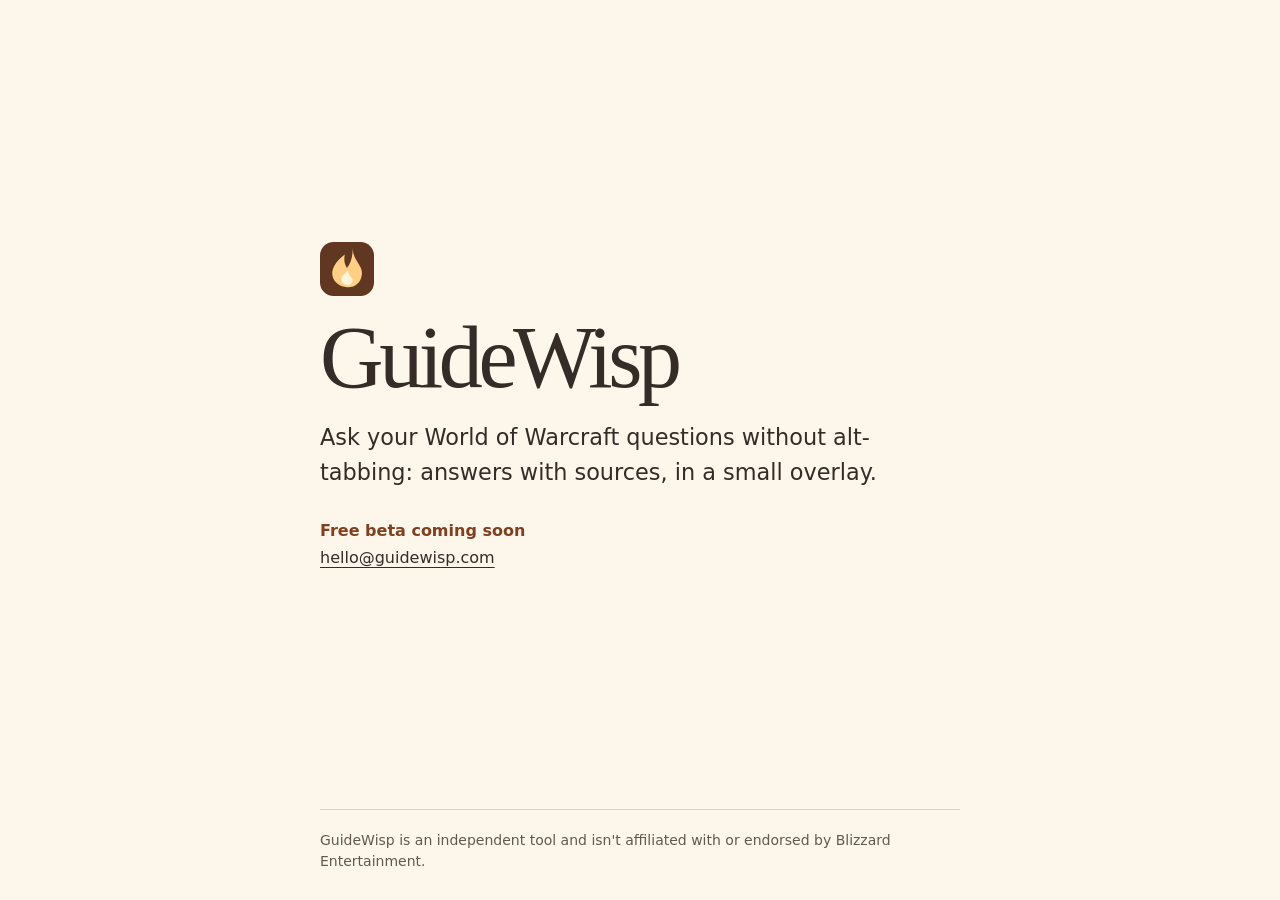
==== index.html @ e94aac98 "Add GuideWisp beta placeholder" ====
<!doctype html>
<html lang="en">
<head>
  <meta charset="utf-8">
  <meta name="viewport" content="width=device-width, initial-scale=1">
  <title>GuideWisp</title>
  <link rel="icon" href="favicon.svg" type="image/svg+xml">
  <link rel="stylesheet" href="style.css">
</head>
<body>
  <main>
    <img class="mark" src="favicon.svg" alt="" width="54" height="54">
    <h1>GuideWisp</h1>
    <p class="intro">Ask your World of Warcraft questions without alt-tabbing: answers with sources, in a small overlay.</p>
    <p class="beta">Free beta coming soon</p>
    <a href="mailto:hello@guidewisp.com">hello@guidewisp.com</a>
  </main>
  <footer>GuideWisp is an independent tool and isn't affiliated with or endorsed by Blizzard Entertainment.</footer>
</body>
</html>
---- style.css ----
:root {
  color-scheme: light;
  font-family: system-ui, sans-serif;
  color: #352c28;
  background: #fcf6eb;
}

body {
  box-sizing: border-box;
  min-height: 100vh;
  min-height: 100svh;
  max-width: 46rem;
  margin: 0 auto;
  padding: 0 clamp(1.5rem, 6vw, 3rem);
  display: grid;
  grid-template-rows: 1fr auto;
}

main {
  align-self: center;
  padding: 4rem 0;
}

.mark {
  display: block;
}

h1 {
  margin: 1rem 0;
  font: 500 clamp(3rem, 10vw, 5.5rem)/1.05 Georgia, serif;
  letter-spacing: -0.05em;
}

.intro {
  max-width: 35rem;
  margin: 0;
  font-size: clamp(1.125rem, 3vw, 1.4rem);
  line-height: 1.55;
}

.beta {
  margin: 2rem 0 0.5rem;
  color: #804020;
  font-weight: 650;
}

a {
  color: inherit;
  text-underline-offset: 0.22em;
}

a:focus-visible {
  outline: 2px solid #804020;
  outline-offset: 4px;
}

footer {
  border-top: 1px solid #dcceba;
  padding: 1.25rem 0 1.75rem;
  color: #64584e;
  font-size: 0.875rem;
  line-height: 1.5;
}
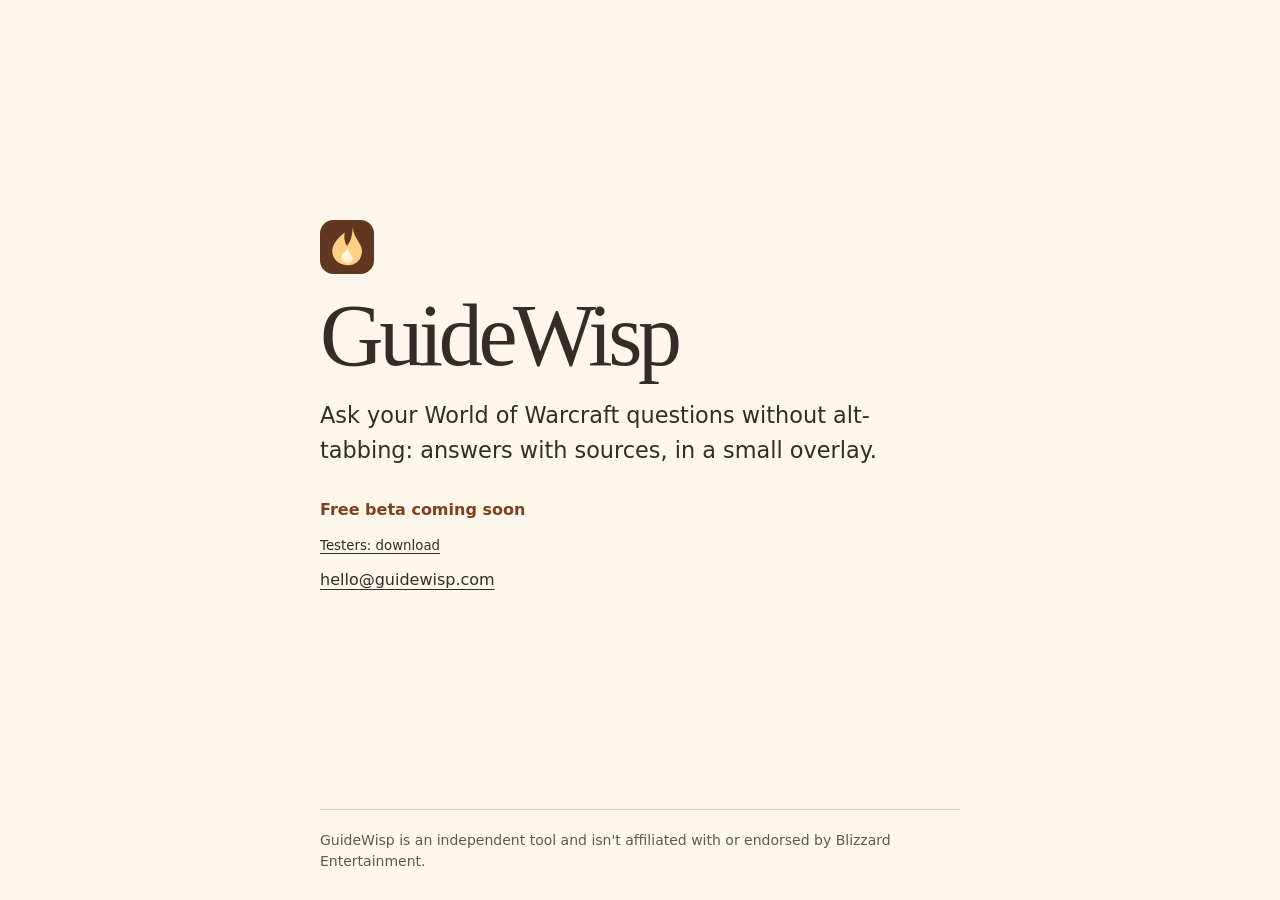
==== commit a6cfad24: "Add the tester download link beneath the beta notice" ====
--- a/index.html
+++ b/index.html
@@ -13,6 +13,7 @@
     <h1>GuideWisp</h1>
     <p class="intro">Ask your World of Warcraft questions without alt-tabbing: answers with sources, in a small overlay.</p>
     <p class="beta">Free beta coming soon</p>
+    <p><small><a href="https://github.com/thelighthouse42/guidewisp-releases/releases">Testers: download</a></small></p>
     <a href="mailto:hello@guidewisp.com">hello@guidewisp.com</a>
   </main>
   <footer>GuideWisp is an independent tool and isn't affiliated with or endorsed by Blizzard Entertainment.</footer>
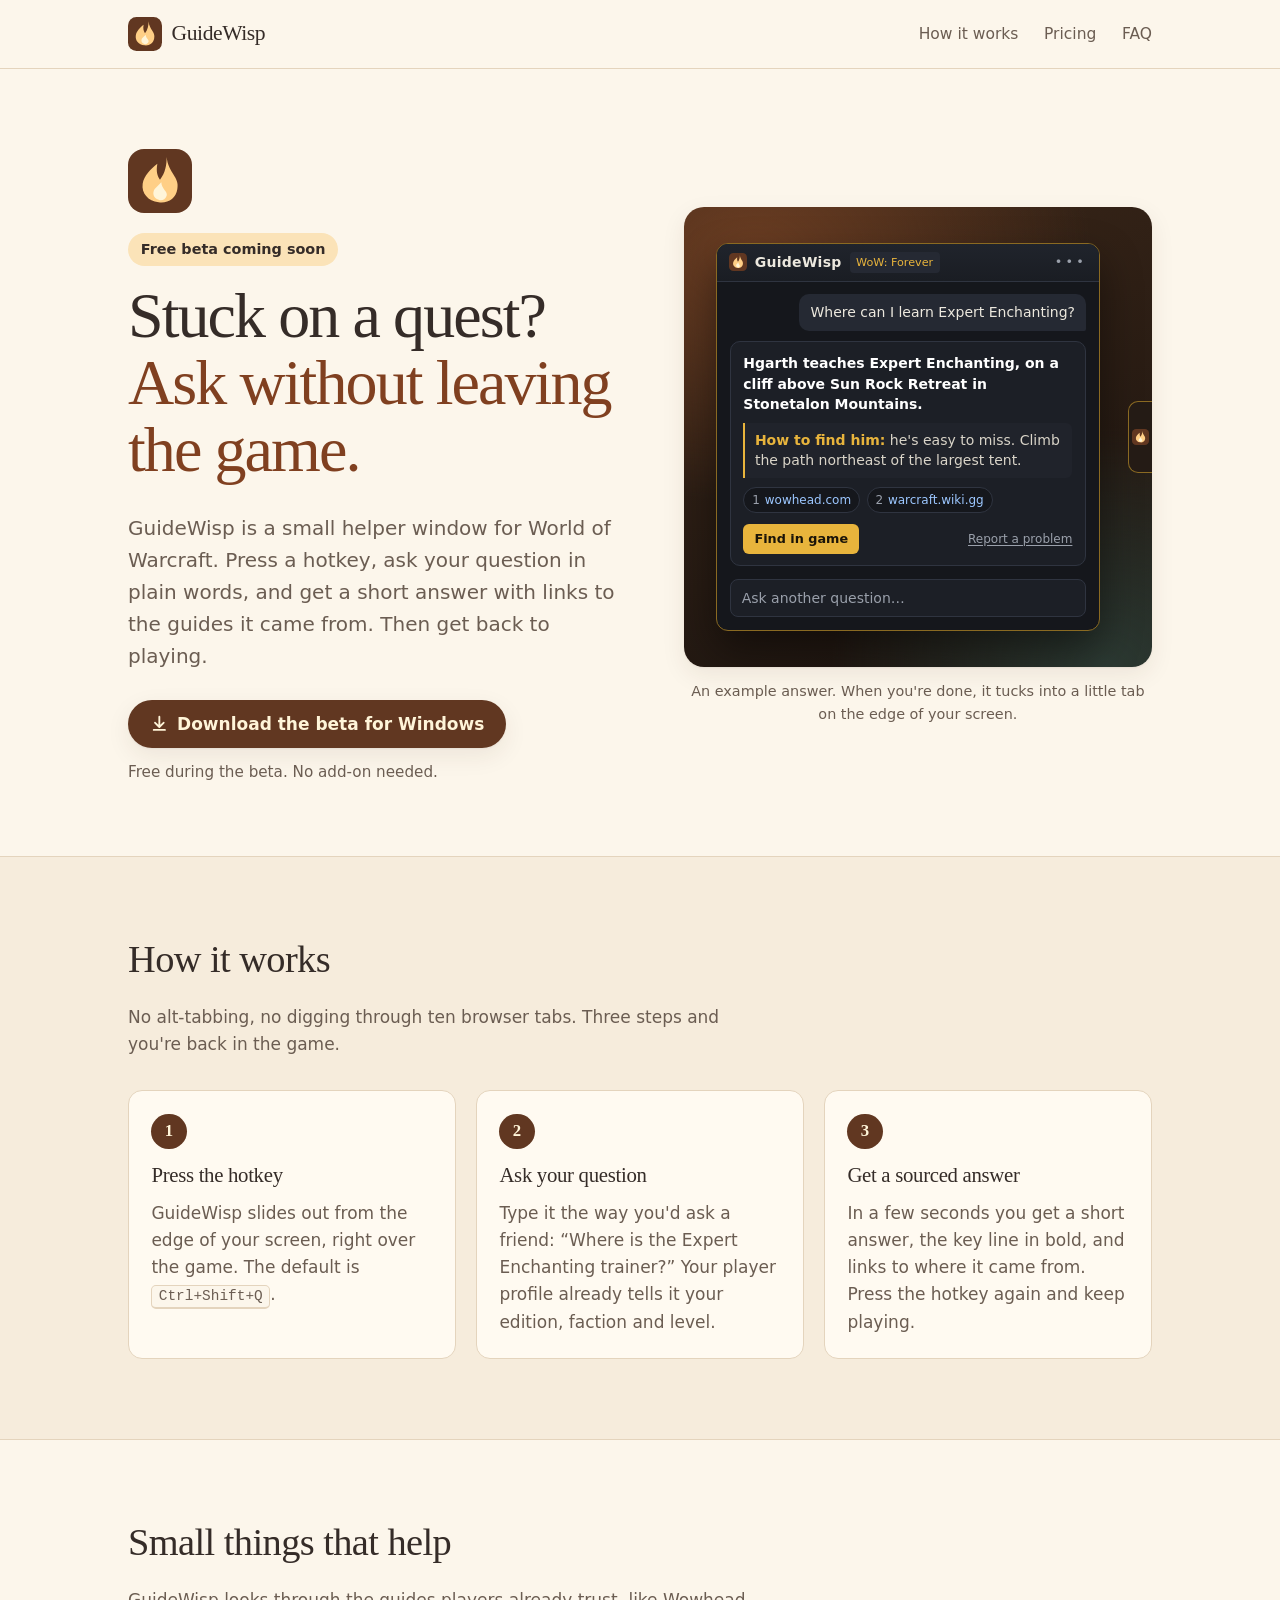
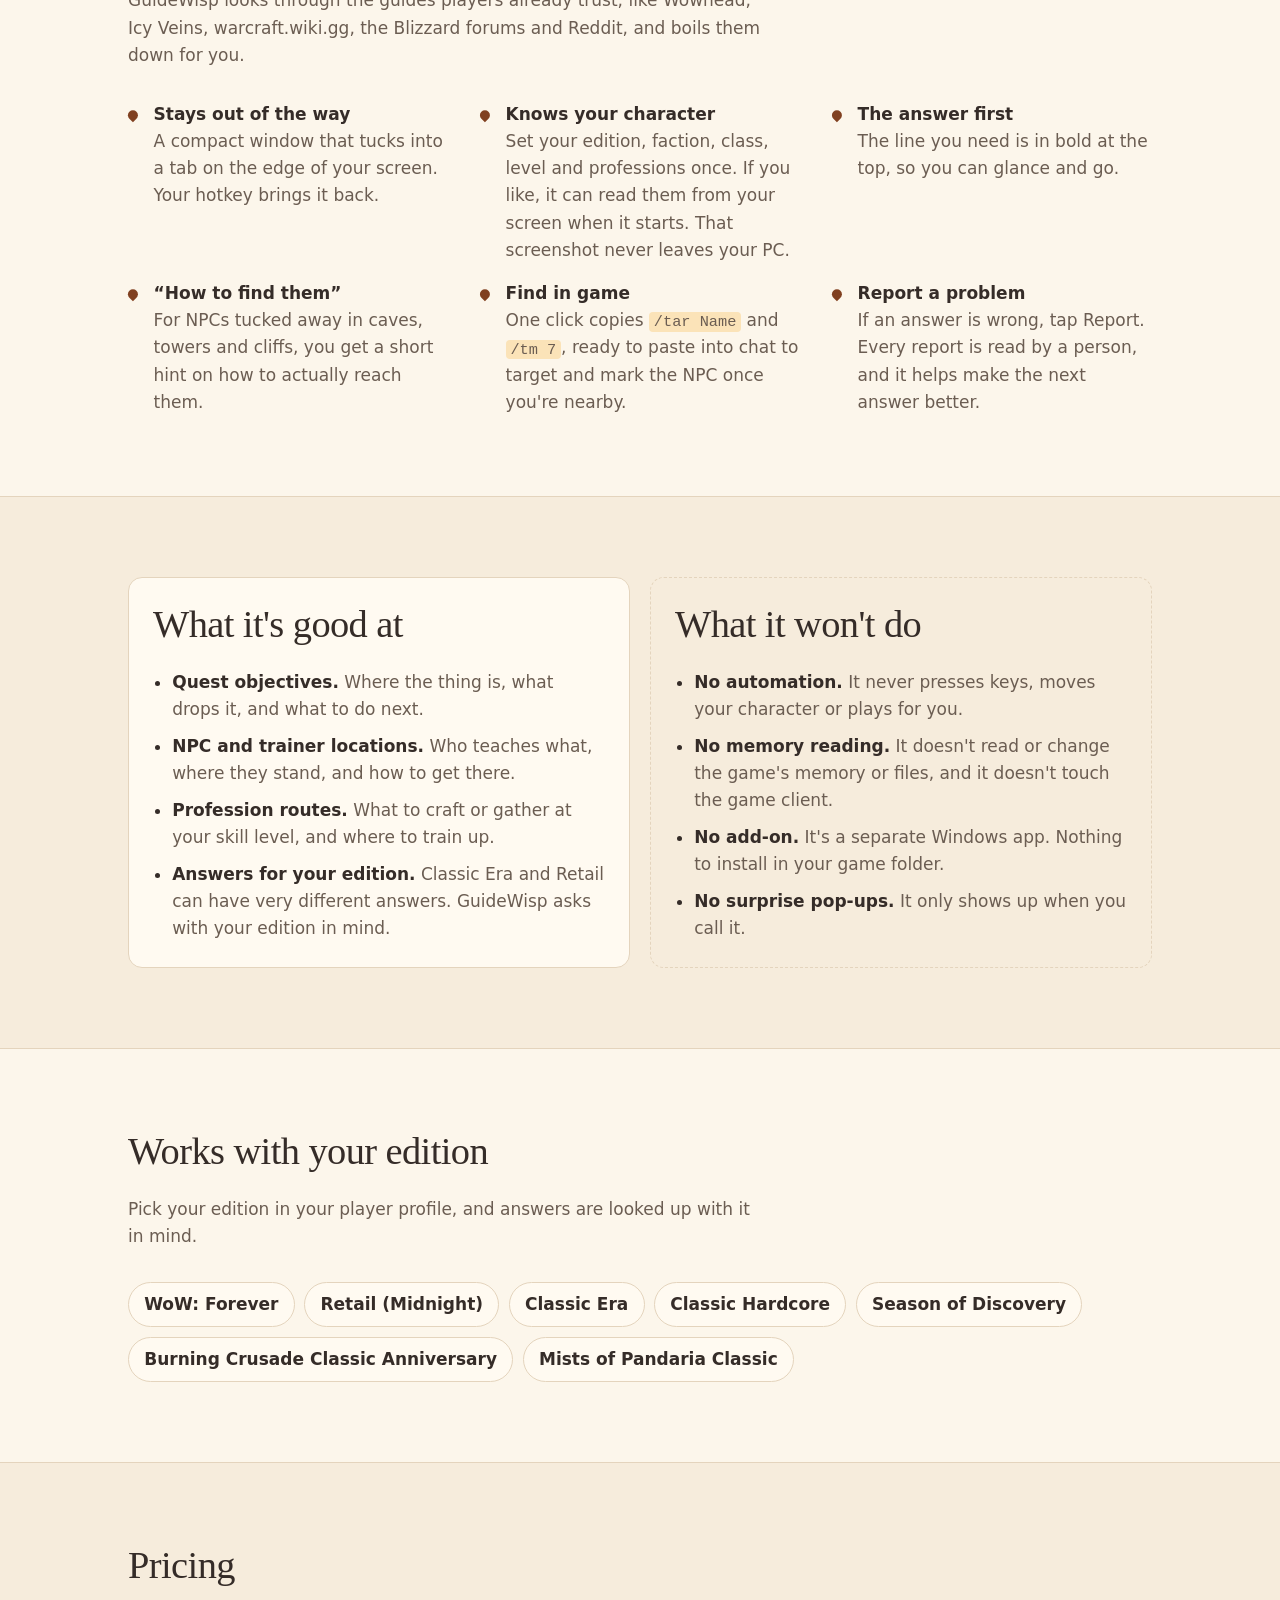
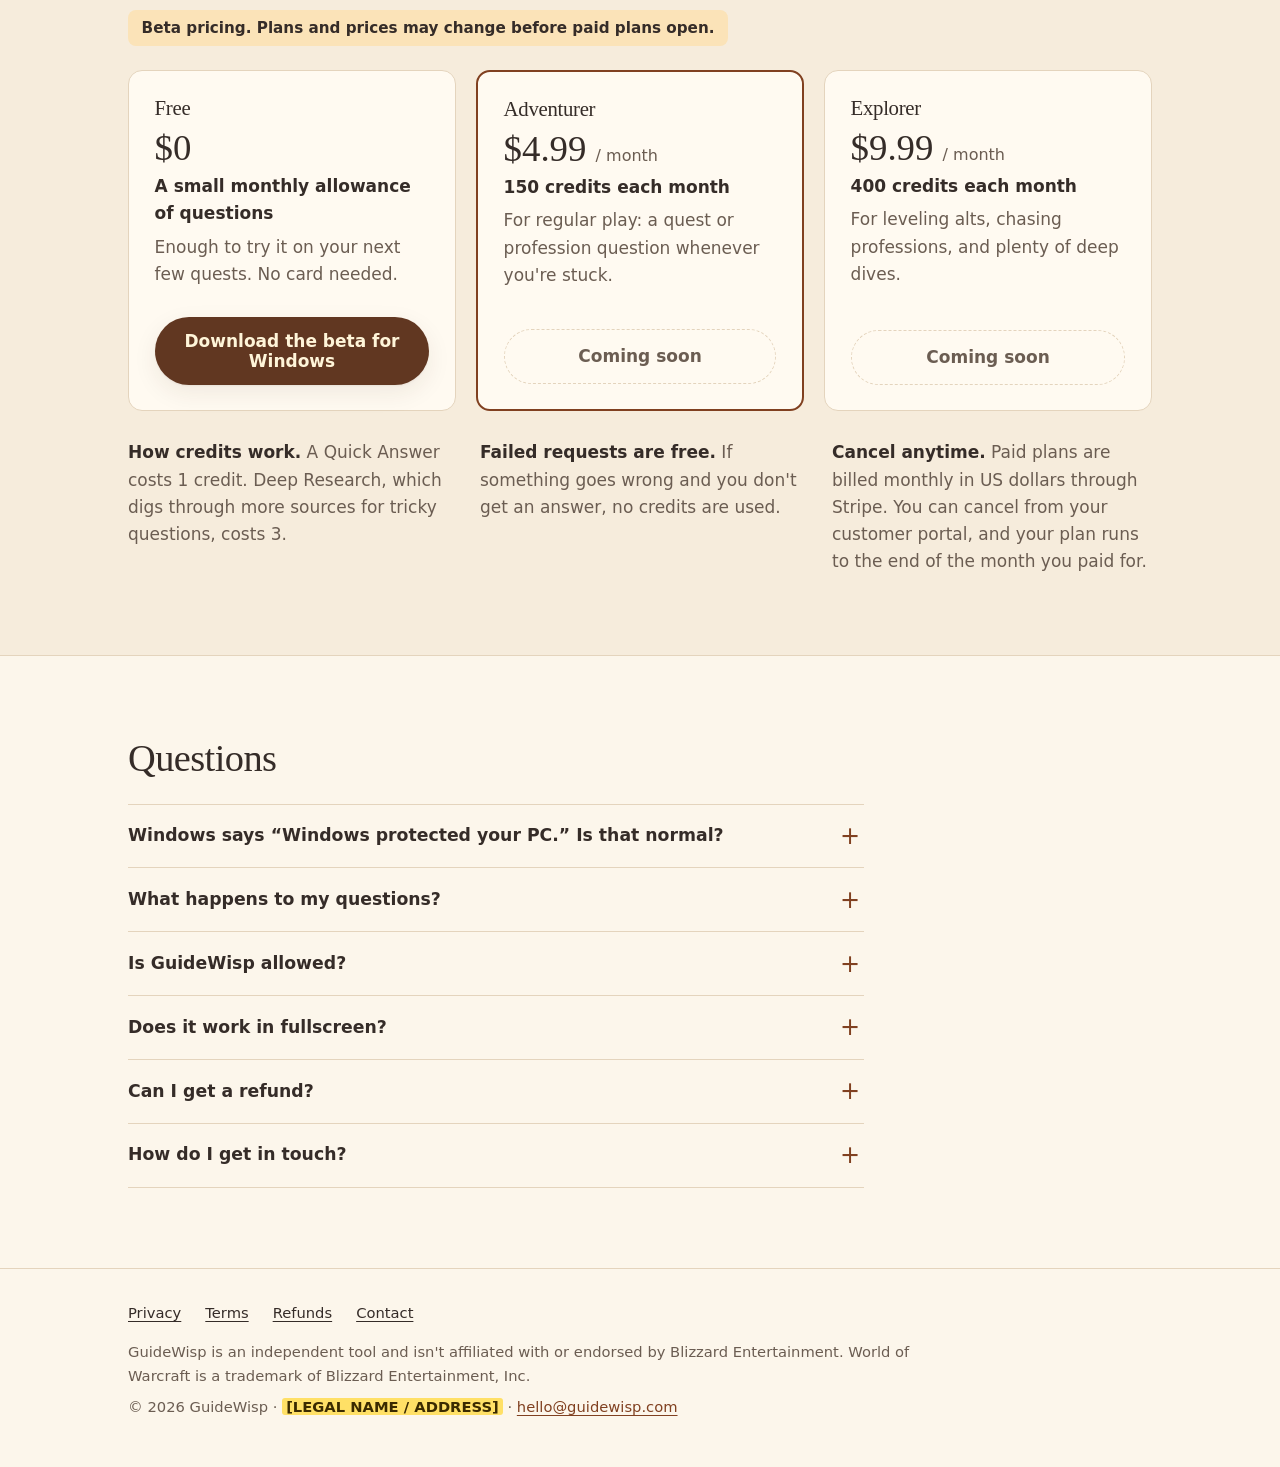
==== commit 213f0546: "Build the GuideWisp site v1: landing page and policy pages Landing page with hero, how it works, ove" ====
--- a/index.html
+++ b/index.html
@@ -3,19 +3,261 @@
 <head>
   <meta charset="utf-8">
   <meta name="viewport" content="width=device-width, initial-scale=1">
-  <title>GuideWisp</title>
+  <title>GuideWisp: ask your WoW questions without leaving the game</title>
+  <meta name="description" content="Stuck on a quest? GuideWisp is a small Windows helper for World of Warcraft. Press a hotkey, ask in plain words, and get a short answer with links to the guides it came from.">
+  <meta name="color-scheme" content="light dark">
+  <meta name="theme-color" content="#fcf6eb" media="(prefers-color-scheme: light)">
+  <meta name="theme-color" content="#17110d" media="(prefers-color-scheme: dark)">
+  <link rel="canonical" href="https://guidewisp.com/">
+  <meta property="og:type" content="website">
+  <meta property="og:site_name" content="GuideWisp">
+  <meta property="og:title" content="GuideWisp: stuck on a quest? Ask without leaving the game.">
+  <meta property="og:description" content="A small Windows helper for World of Warcraft. Press a hotkey, ask, and get a short answer with its sources.">
+  <meta property="og:url" content="https://guidewisp.com/">
+  <meta property="og:image" content="https://guidewisp.com/og-image.png">
+  <meta property="og:image:width" content="1200">
+  <meta property="og:image:height" content="630">
+  <meta property="og:image:alt" content="The GuideWisp logo, a warm flame on a dark brown square, next to the GuideWisp name.">
+  <meta name="twitter:card" content="summary_large_image">
   <link rel="icon" href="favicon.svg" type="image/svg+xml">
   <link rel="stylesheet" href="style.css">
 </head>
 <body>
-  <main>
-    <img class="mark" src="favicon.svg" alt="" width="54" height="54">
-    <h1>GuideWisp</h1>
-    <p class="intro">Ask your World of Warcraft questions without alt-tabbing: answers with sources, in a small overlay.</p>
-    <p class="beta">Free beta coming soon</p>
-    <p><small><a href="https://github.com/thelighthouse42/guidewisp-releases/releases">Testers: download</a></small></p>
-    <a href="mailto:hello@guidewisp.com">hello@guidewisp.com</a>
+  <a class="skip" href="#main">Skip to content</a>
+
+  <header class="site-header">
+    <div class="wrap">
+      <a class="brand" href="index.html" aria-label="GuideWisp home">
+        <img src="favicon.svg" alt="" width="34" height="34">
+        GuideWisp
+      </a>
+      <nav class="site-nav" aria-label="Main">
+        <a class="optional" href="#how">How it works</a>
+        <a href="#pricing">Pricing</a>
+        <a href="#faq">FAQ</a>
+      </nav>
+    </div>
+  </header>
+
+  <main id="main">
+    <section class="hero">
+      <div class="wrap">
+        <div>
+          <img class="hero-logo" src="favicon.svg" alt="" width="64" height="64">
+          <span class="badge">Free beta coming soon</span>
+          <h1>Stuck on a quest? <span>Ask without leaving the game.</span></h1>
+          <p class="lede">GuideWisp is a small helper window for World of Warcraft. Press a hotkey, ask your question in plain words, and get a short answer with links to the guides it came from. Then get back to playing.</p>
+          <div class="cta-row">
+            <a class="button" href="https://github.com/thelighthouse42/guidewisp-releases/releases" rel="noopener">
+              <svg viewBox="0 0 20 20" aria-hidden="true"><path fill="currentColor" d="M10 2a1 1 0 0 1 1 1v8.6l2.8-2.8a1 1 0 1 1 1.4 1.4l-4.5 4.5a1 1 0 0 1-1.4 0L4.8 10.2a1 1 0 1 1 1.4-1.4L9 11.6V3a1 1 0 0 1 1-1Zm-6 14h12a1 1 0 1 1 0 2H4a1 1 0 1 1 0-2Z"/></svg>
+              Download the beta for Windows
+            </a>
+            <p class="cta-note">Free during the beta. No add-on needed.</p>
+          </div>
+        </div>
+
+        <figure style="margin:0">
+          <div class="scene" role="img" aria-label="Illustration of the GuideWisp window. The player asks where to learn Expert Enchanting. The answer, in bold: Hgarth teaches Expert Enchanting, on a cliff above Sun Rock Retreat in Stonetalon Mountains. A hint explains how to reach him, two source links are shown, and a Find in game button sits under the answer.">
+            <div class="overlay" aria-hidden="true">
+              <div class="ov-bar">
+                <img src="favicon.svg" alt="" width="18" height="18">
+                <span class="ov-name">GuideWisp</span>
+                <span class="ov-chip">WoW: Forever</span>
+                <span class="ov-dots">&#8226;&#8226;&#8226;</span>
+              </div>
+              <div class="ov-body">
+                <div class="ov-q">Where can I learn Expert Enchanting?</div>
+                <div class="ov-a">
+                  <p><strong>Hgarth teaches Expert Enchanting, on a cliff above Sun Rock Retreat in Stonetalon Mountains.</strong></p>
+                  <div class="ov-hint"><b>How to find him:</b> he's easy to miss. Climb the path northeast of the largest tent.</div>
+                  <div class="ov-sources">
+                    <span class="ov-source"><span>1</span> wowhead.com</span>
+                    <span class="ov-source"><span>2</span> warcraft.wiki.gg</span>
+                  </div>
+                  <div class="ov-actions">
+                    <span class="ov-find">Find in game</span>
+                    <span class="ov-report">Report a problem</span>
+                  </div>
+                </div>
+              </div>
+              <div class="ov-input">Ask another question&hellip;</div>
+            </div>
+            <span class="edge-tab" aria-hidden="true"><img src="favicon.svg" alt="" width="16" height="16"></span>
+          </div>
+          <figcaption class="scene-caption">An example answer. When you're done, it tucks into a little tab on the edge of your screen.</figcaption>
+        </figure>
+      </div>
+    </section>
+
+    <section class="section soft" id="how">
+      <div class="wrap">
+        <h2>How it works</h2>
+        <p class="section-intro">No alt-tabbing, no digging through ten browser tabs. Three steps and you're back in the game.</p>
+        <ol class="steps">
+          <li>
+            <h3>Press the hotkey</h3>
+            <p>GuideWisp slides out from the edge of your screen, right over the game. The default is <kbd>Ctrl+Shift+Q</kbd>.</p>
+          </li>
+          <li>
+            <h3>Ask your question</h3>
+            <p>Type it the way you'd ask a friend: &ldquo;Where is the Expert Enchanting trainer?&rdquo; Your player profile already tells it your edition, faction and level.</p>
+          </li>
+          <li>
+            <h3>Get a sourced answer</h3>
+            <p>In a few seconds you get a short answer, the key line in bold, and links to where it came from. Press the hotkey again and keep playing.</p>
+          </li>
+        </ol>
+      </div>
+    </section>
+
+    <section class="section">
+      <div class="wrap">
+        <h2>Small things that help</h2>
+        <p class="section-intro">GuideWisp looks through the guides players already trust, like Wowhead, Icy Veins, warcraft.wiki.gg, the Blizzard forums and Reddit, and boils them down for you.</p>
+        <ul class="features">
+          <li><strong>Stays out of the way</strong><span>A compact window that tucks into a tab on the edge of your screen. Your hotkey brings it back.</span></li>
+          <li><strong>Knows your character</strong><span>Set your edition, faction, class, level and professions once. If you like, it can read them from your screen when it starts. That screenshot never leaves your PC.</span></li>
+          <li><strong>The answer first</strong><span>The line you need is in bold at the top, so you can glance and go.</span></li>
+          <li><strong>&ldquo;How to find them&rdquo;</strong><span>For NPCs tucked away in caves, towers and cliffs, you get a short hint on how to actually reach them.</span></li>
+          <li><strong>Find in game</strong><span>One click copies <code>/tar Name</code> and <code>/tm 7</code>, ready to paste into chat to target and mark the NPC once you're nearby.</span></li>
+          <li><strong>Report a problem</strong><span>If an answer is wrong, tap Report. Every report is read by a person, and it helps make the next answer better.</span></li>
+        </ul>
+      </div>
+    </section>
+
+    <section class="section soft">
+      <div class="wrap">
+        <div class="two-col">
+          <div class="panel">
+            <h2>What it's good at</h2>
+            <ul>
+              <li><strong>Quest objectives.</strong> <span>Where the thing is, what drops it, and what to do next.</span></li>
+              <li><strong>NPC and trainer locations.</strong> <span>Who teaches what, where they stand, and how to get there.</span></li>
+              <li><strong>Profession routes.</strong> <span>What to craft or gather at your skill level, and where to train up.</span></li>
+              <li><strong>Answers for your edition.</strong> <span>Classic Era and Retail can have very different answers. GuideWisp asks with your edition in mind.</span></li>
+            </ul>
+          </div>
+          <div class="panel wont">
+            <h2>What it won't do</h2>
+            <ul>
+              <li><strong>No automation.</strong> <span>It never presses keys, moves your character or plays for you.</span></li>
+              <li><strong>No memory reading.</strong> <span>It doesn't read or change the game's memory or files, and it doesn't touch the game client.</span></li>
+              <li><strong>No add-on.</strong> <span>It's a separate Windows app. Nothing to install in your game folder.</span></li>
+              <li><strong>No surprise pop-ups.</strong> <span>It only shows up when you call it.</span></li>
+            </ul>
+          </div>
+        </div>
+      </div>
+    </section>
+
+    <section class="section" id="editions">
+      <div class="wrap">
+        <h2>Works with your edition</h2>
+        <p class="section-intro">Pick your edition in your player profile, and answers are looked up with it in mind.</p>
+        <ul class="editions">
+          <li>WoW: Forever</li>
+          <li>Retail (Midnight)</li>
+          <li>Classic Era</li>
+          <li>Classic Hardcore</li>
+          <li>Season of Discovery</li>
+          <li>Burning Crusade Classic Anniversary</li>
+          <li>Mists of Pandaria Classic</li>
+        </ul>
+      </div>
+    </section>
+
+    <section class="section soft" id="pricing">
+      <div class="wrap">
+        <h2>Pricing</h2>
+        <span class="notice">Beta pricing. Plans and prices may change before paid plans open.</span>
+        <div class="plans">
+          <article class="plan">
+            <h3>Free</h3>
+            <p class="price">$0</p>
+            <p class="allowance">A small monthly allowance of questions</p>
+            <p>Enough to try it on your next few quests. No card needed.</p>
+            <div class="plan-cta"><a class="button" href="https://github.com/thelighthouse42/guidewisp-releases/releases" rel="noopener">Download the beta for Windows</a></div>
+          </article>
+          <article class="plan featured">
+            <h3>Adventurer</h3>
+            <p class="price">$4.99 <small>/ month</small></p>
+            <p class="allowance">150 credits each month</p>
+            <p>For regular play: a quest or profession question whenever you're stuck.</p>
+            <div class="plan-cta"><span class="soon">Coming soon</span></div>
+          </article>
+          <article class="plan">
+            <h3>Explorer</h3>
+            <p class="price">$9.99 <small>/ month</small></p>
+            <p class="allowance">400 credits each month</p>
+            <p>For leveling alts, chasing professions, and plenty of deep dives.</p>
+            <div class="plan-cta"><span class="soon">Coming soon</span></div>
+          </article>
+        </div>
+        <div class="credit-notes">
+          <p><strong>How credits work.</strong> A Quick Answer costs 1 credit. Deep Research, which digs through more sources for tricky questions, costs 3.</p>
+          <p><strong>Failed requests are free.</strong> If something goes wrong and you don't get an answer, no credits are used.</p>
+          <p><strong>Cancel anytime.</strong> Paid plans are billed monthly in US dollars through Stripe. You can cancel from your customer portal, and your plan runs to the end of the month you paid for.</p>
+        </div>
+      </div>
+    </section>
+
+    <section class="section" id="faq">
+      <div class="wrap">
+        <h2>Questions</h2>
+        <div class="faq">
+          <details>
+            <summary>Windows says &ldquo;Windows protected your PC.&rdquo; Is that normal?</summary>
+            <div>
+              <p>Yes. The beta isn't code-signed yet, so Windows SmartScreen shows a blue warning the first time you open it. Click <strong>More info</strong>, then <strong>Run anyway</strong>. You only need to do this once.</p>
+            </div>
+          </details>
+          <details>
+            <summary>What happens to my questions?</summary>
+            <div>
+              <p>There's no account, just an anonymous random id for each install. Your question goes through our server to the AI service and web search that find your answer, and usage sharing stays off unless you turn it on. <a href="privacy.html">Read the privacy policy</a>.</p>
+            </div>
+          </details>
+          <details>
+            <summary>Is GuideWisp allowed?</summary>
+            <div>
+              <p>GuideWisp is a separate Windows app. It doesn't read the game's memory, automate anything or interact with the game client, and there's no add-on. In that way it's a lot like having a guide open in a browser window.</p>
+              <p>That said, Blizzard hasn't reviewed or approved GuideWisp, and their rules are theirs to decide. If you're ever unsure, check Blizzard's own policies.</p>
+            </div>
+          </details>
+          <details>
+            <summary>Does it work in fullscreen?</summary>
+            <div>
+              <p>Set WoW to Windowed or Windowed (Fullscreen). Exclusive fullscreen hides the GuideWisp window.</p>
+            </div>
+          </details>
+          <details>
+            <summary>Can I get a refund?</summary>
+            <div>
+              <p>Credits aren't refunded for answers, but if an answer is wrong, please tap <strong>Report a problem</strong>; every report is read by hand. Failed requests never cost anything. Billing mistakes, like a double charge or a charge after you cancelled, are refunded if you email us within 14 days. <a href="refunds.html">See the refund policy</a>.</p>
+            </div>
+          </details>
+          <details id="contact">
+            <summary>How do I get in touch?</summary>
+            <div>
+              <p>Email <a href="mailto:hello@guidewisp.com">hello@guidewisp.com</a>. GuideWisp is made by one independent developer, so it's a real person who'll read it.</p>
+            </div>
+          </details>
+        </div>
+      </div>
+    </section>
   </main>
-  <footer>GuideWisp is an independent tool and isn't affiliated with or endorsed by Blizzard Entertainment.</footer>
+
+  <footer class="site-footer">
+    <div class="wrap">
+      <ul class="footer-links">
+        <li><a href="privacy.html">Privacy</a></li>
+        <li><a href="terms.html">Terms</a></li>
+        <li><a href="refunds.html">Refunds</a></li>
+        <li><a href="mailto:hello@guidewisp.com">Contact</a></li>
+      </ul>
+      <p>GuideWisp is an independent tool and isn't affiliated with or endorsed by Blizzard Entertainment. World of Warcraft is a trademark of Blizzard Entertainment, Inc.</p>
+      <p>&copy; 2026 GuideWisp &middot; <span class="placeholder">[LEGAL NAME / ADDRESS]</span> &middot; <a href="mailto:hello@guidewisp.com">hello@guidewisp.com</a></p>
+    </div>
+  </footer>
 </body>
 </html>
--- a/style.css
+++ b/style.css
@@ -1,63 +1,591 @@
+/* GuideWisp site: plain CSS, system fonts, light and dark. */
+
 :root {
-  color-scheme: light;
-  font-family: system-ui, sans-serif;
-  color: #352c28;
-  background: #fcf6eb;
+  color-scheme: light dark;
+  --bg: #fcf6eb;
+  --bg-soft: #f6ecdc;
+  --card: #fffaf1;
+  --line: #e4d4bd;
+  --text: #352c28;
+  --muted: #6b5d52;
+  --accent: #804020;
+  --accent-strong: #613721;
+  --on-accent: #fff5d9;
+  --flame: #ffcf86;
+  --highlight: #fbe3b8;
+  --shadow: 0 1px 2px rgb(60 35 20 / 0.06), 0 8px 24px rgb(60 35 20 / 0.08);
+  --serif: Georgia, "Palatino Linotype", "Book Antiqua", Palatino, "TeX Gyre Pagella", serif;
+  --sans: system-ui, -apple-system, "Segoe UI", Roboto, "Helvetica Neue", Arial, sans-serif;
+  --radius: 14px;
+  --wrap: 68rem;
+}
+
+@media (prefers-color-scheme: dark) {
+  :root {
+    --bg: #17110d;
+    --bg-soft: #1f1712;
+    --card: #241b15;
+    --line: #3d2f25;
+    --text: #f1e6d4;
+    --muted: #bba995;
+    --accent: #ffcf86;
+    --accent-strong: #ffcf86;
+    --on-accent: #2a1a10;
+    --highlight: #4a3420;
+    --shadow: 0 1px 2px rgb(0 0 0 / 0.3), 0 10px 30px rgb(0 0 0 / 0.35);
+  }
+}
+
+*, *::before, *::after { box-sizing: border-box; }
+
+html {
+  -webkit-text-size-adjust: 100%;
+  scroll-behavior: smooth;
 }
 
 body {
-  box-sizing: border-box;
-  min-height: 100vh;
-  min-height: 100svh;
-  max-width: 46rem;
+  margin: 0;
+  background: var(--bg);
+  color: var(--text);
+  font: 1.0625rem/1.6 var(--sans);
+  overflow-wrap: break-word;
+}
+
+img, svg { max-width: 100%; height: auto; }
+
+a { color: var(--accent); text-underline-offset: 0.2em; }
+a:hover { text-decoration-thickness: 2px; }
+
+:focus-visible {
+  outline: 2px solid var(--accent);
+  outline-offset: 3px;
+  border-radius: 4px;
+}
+
+h1, h2, h3 {
+  font-family: var(--serif);
+  font-weight: 500;
+  line-height: 1.15;
+  letter-spacing: -0.015em;
+  margin: 0 0 0.6em;
+}
+
+h2 { font-size: clamp(1.75rem, 4.2vw, 2.4rem); }
+h3 { font-size: 1.3rem; }
+p { margin: 0 0 1em; }
+
+.wrap {
+  width: 100%;
+  max-width: var(--wrap);
   margin: 0 auto;
-  padding: 0 clamp(1.5rem, 6vw, 3rem);
-  display: grid;
-  grid-template-rows: 1fr auto;
-}
-
-main {
-  align-self: center;
-  padding: 4rem 0;
-}
-
-.mark {
+  padding: 0 clamp(1rem, 4vw, 2rem);
+}
+
+.skip {
+  position: absolute;
+  left: -999px;
+  top: 0.5rem;
+  padding: 0.5rem 0.9rem;
+  background: var(--card);
+  border-radius: 8px;
+  z-index: 10;
+}
+.skip:focus { left: 0.5rem; }
+
+/* ---------- header ---------- */
+
+.site-header {
+  border-bottom: 1px solid var(--line);
+}
+.site-header .wrap {
+  display: flex;
+  align-items: center;
+  justify-content: space-between;
+  gap: 1rem;
+  min-height: 4.25rem;
+}
+.brand {
+  display: inline-flex;
+  align-items: center;
+  gap: 0.6rem;
+  color: var(--text);
+  text-decoration: none;
+  font: 500 1.35rem/1 var(--serif);
+  letter-spacing: -0.02em;
+}
+.brand img { width: 34px; height: 34px; }
+.site-nav {
+  display: flex;
+  align-items: center;
+  gap: clamp(0.75rem, 2.5vw, 1.6rem);
+  font-size: 0.97rem;
+}
+.site-nav a { color: var(--muted); text-decoration: none; }
+.site-nav a:hover { color: var(--text); }
+@media (max-width: 560px) {
+  .site-nav .optional { display: none; }
+}
+
+/* ---------- buttons ---------- */
+
+.button {
+  display: inline-flex;
+  align-items: center;
+  justify-content: center;
+  gap: 0.55rem;
+  padding: 0.85rem 1.35rem;
+  border-radius: 999px;
+  background: var(--accent-strong);
+  color: var(--on-accent);
+  font-weight: 650;
+  text-decoration: none;
+  line-height: 1.2;
+  text-align: center;
+  box-shadow: var(--shadow);
+}
+.button:hover { filter: brightness(1.08); }
+.button svg { width: 1.1em; height: 1.1em; flex: none; }
+.button.quiet {
+  background: transparent;
+  color: var(--text);
+  box-shadow: none;
+  border: 1px solid var(--line);
+}
+
+/* ---------- hero ---------- */
+
+.hero { padding: clamp(2.5rem, 7vw, 5rem) 0 clamp(2.5rem, 6vw, 4.5rem); }
+.hero .wrap {
+  display: grid;
+  grid-template-columns: minmax(0, 1.05fr) minmax(0, 1fr);
+  gap: clamp(2rem, 5vw, 4rem);
+  align-items: center;
+}
+@media (max-width: 860px) {
+  .hero .wrap { grid-template-columns: minmax(0, 1fr); }
+}
+.hero-logo { width: 64px; height: 64px; display: block; margin-bottom: 1.25rem; }
+.badge {
+  display: inline-block;
+  margin-bottom: 1rem;
+  padding: 0.3rem 0.8rem;
+  border-radius: 999px;
+  background: var(--highlight);
+  color: var(--text);
+  font-size: 0.9rem;
+  font-weight: 600;
+}
+.hero h1 {
+  font-size: clamp(2.4rem, 6.5vw, 4rem);
+  line-height: 1.05;
+  letter-spacing: -0.03em;
+  margin-bottom: 0.45em;
+}
+.hero h1 span { display: block; color: var(--accent); }
+.lede {
+  font-size: clamp(1.1rem, 2.4vw, 1.25rem);
+  color: var(--muted);
+  max-width: 34rem;
+}
+.cta-row {
+  display: flex;
+  flex-wrap: wrap;
+  align-items: center;
+  gap: 0.75rem 1.25rem;
+  margin-top: 1.75rem;
+}
+.cta-note { color: var(--muted); font-size: 0.95rem; margin: 0; }
+
+/* ---------- overlay mock (always dark, like the app) ---------- */
+
+.scene {
+  position: relative;
+  border-radius: 20px;
+  padding: clamp(1.25rem, 4vw, 2.25rem) clamp(2rem, 6vw, 3.25rem) clamp(1.25rem, 4vw, 2.25rem) clamp(1rem, 4vw, 2rem);
+  background:
+    radial-gradient(120% 90% at 15% 10%, #6b3d22 0%, transparent 60%),
+    radial-gradient(90% 80% at 90% 100%, #2c3a33 0%, transparent 65%),
+    linear-gradient(160deg, #3a2618, #1b1410);
+  box-shadow: var(--shadow);
+  overflow: hidden;
+}
+.scene::before {
+  /* soft "game is running behind" haze, abstract only */
+  content: "";
+  position: absolute;
+  inset: auto -10% -30% -10%;
+  height: 60%;
+  background: radial-gradient(60% 60% at 50% 100%, rgb(255 207 134 / 0.16), transparent 70%);
+  pointer-events: none;
+}
+.edge-tab {
+  position: absolute;
+  right: 0;
+  top: 50%;
+  transform: translateY(-50%);
+  width: clamp(1.1rem, 3vw, 1.5rem);
+  height: 4.5rem;
+  border-radius: 10px 0 0 10px;
+  background: #241b15;
+  border: 1px solid #8a6a22;
+  border-right: 0;
+  display: grid;
+  place-items: center;
+}
+.edge-tab img { width: 70%; height: auto; }
+
+.overlay {
+  position: relative;
+  max-width: 25rem;
+  margin: 0 auto;
+  border: 1px solid #8a6a22;
+  border-radius: 12px;
+  background: #15171c;
+  color: #ece8de;
+  font: 0.875rem/1.45 "Segoe UI", system-ui, sans-serif;
+  box-shadow: 0 18px 40px rgb(0 0 0 / 0.45);
+  overflow: hidden;
+}
+.ov-bar {
+  display: flex;
+  align-items: center;
+  gap: 0.5rem;
+  padding: 0.5rem 0.75rem;
+  background: linear-gradient(#20242c, #1a1d23);
+  border-bottom: 1px solid #2f3440;
+}
+.ov-bar img { width: 18px; height: 18px; }
+.ov-name { font-weight: 600; letter-spacing: 0.02em; }
+.ov-chip {
+  font-size: 0.7rem;
+  line-height: 1;
+  padding: 0.3rem 0.4rem;
+  border-radius: 4px;
+  background: #252933;
+  color: #e8b43c;
+  white-space: nowrap;
+}
+.ov-dots { margin-left: auto; color: #9aa0ab; letter-spacing: 0.25em; font-size: 0.8rem; }
+.ov-body { padding: 0.8rem; display: grid; gap: 0.65rem; }
+.ov-q {
+  justify-self: end;
+  max-width: 88%;
+  padding: 0.5rem 0.7rem;
+  border-radius: 10px 10px 2px 10px;
+  background: #252933;
+}
+.ov-a {
+  padding: 0.7rem 0.8rem;
+  border-radius: 10px;
+  background: #1c1f26;
+  border: 1px solid #2f3440;
+}
+.ov-a p { margin: 0 0 0.55rem; }
+.ov-a strong { color: #fff; }
+.ov-hint {
+  padding: 0.45rem 0.6rem;
+  border-left: 2px solid #e8b43c;
+  background: #20232b;
+  border-radius: 0 6px 6px 0;
+  color: #d9d4c8;
+}
+.ov-hint b { color: #e8b43c; font-weight: 600; }
+.ov-sources { display: flex; flex-wrap: wrap; gap: 0.4rem; margin-top: 0.6rem; }
+.ov-source {
+  display: inline-flex;
+  align-items: center;
+  gap: 0.3rem;
+  padding: 0.2rem 0.5rem;
+  border-radius: 999px;
+  border: 1px solid #2f3440;
+  background: #15171c;
+  color: #9cc7ff;
+  font-size: 0.75rem;
+}
+.ov-source span { color: #9aa0ab; }
+.ov-actions {
+  display: flex;
+  flex-wrap: wrap;
+  align-items: center;
+  justify-content: space-between;
+  gap: 0.5rem;
+  margin-top: 0.7rem;
+}
+.ov-find {
+  padding: 0.35rem 0.7rem;
+  border-radius: 6px;
+  background: #e8b43c;
+  color: #1a1408;
+  font-weight: 650;
+  font-size: 0.8rem;
+}
+.ov-copied { color: #9aa0ab; font-size: 0.72rem; font-family: ui-monospace, Consolas, monospace; }
+.ov-report { color: #9aa0ab; font-size: 0.75rem; text-decoration: underline; text-underline-offset: 0.2em; }
+.ov-input {
+  margin: 0 0.8rem 0.8rem;
+  padding: 0.5rem 0.7rem;
+  border: 1px solid #2f3440;
+  border-radius: 8px;
+  background: #1c1f26;
+  color: #9aa0ab;
+}
+.scene-caption {
+  text-align: center;
+  color: var(--muted);
+  font-size: 0.9rem;
+  margin: 0.8rem 0 0;
+}
+
+/* ---------- sections ---------- */
+
+.section { padding: clamp(3rem, 7vw, 5rem) 0; }
+.section.soft { background: var(--bg-soft); border-block: 1px solid var(--line); }
+.section-intro { max-width: 40rem; color: var(--muted); margin-bottom: 2rem; }
+
+.steps {
+  list-style: none;
+  margin: 0;
+  padding: 0;
+  display: grid;
+  grid-template-columns: repeat(3, minmax(0, 1fr));
+  gap: 1.25rem;
+  counter-reset: step;
+}
+@media (max-width: 760px) {
+  .steps { grid-template-columns: minmax(0, 1fr); }
+}
+.steps li {
+  counter-increment: step;
+  padding: 1.4rem;
+  background: var(--card);
+  border: 1px solid var(--line);
+  border-radius: var(--radius);
+}
+.steps li::before {
+  content: counter(step);
+  display: grid;
+  place-items: center;
+  width: 2.2rem;
+  height: 2.2rem;
+  margin-bottom: 0.9rem;
+  border-radius: 50%;
+  background: var(--accent-strong);
+  color: var(--on-accent);
+  font: 600 1.05rem/1 var(--serif);
+}
+.steps p { margin: 0; color: var(--muted); }
+
+kbd {
+  display: inline-block;
+  padding: 0.05rem 0.4rem;
+  border: 1px solid var(--line);
+  border-bottom-width: 2px;
+  border-radius: 5px;
+  background: var(--bg);
+  font: 0.85em/1.4 ui-monospace, Consolas, monospace;
+  white-space: nowrap;
+}
+code {
+  font: 0.9em ui-monospace, Consolas, monospace;
+  padding: 0.05rem 0.3rem;
+  border-radius: 4px;
+  background: var(--highlight);
+}
+
+.features {
+  display: grid;
+  grid-template-columns: repeat(auto-fit, minmax(min(100%, 17rem), 1fr));
+  gap: 1rem 2rem;
+  margin: 0;
+  padding: 0;
+  list-style: none;
+}
+.features li { padding-left: 1.6rem; position: relative; }
+.features li::before {
+  content: "";
+  position: absolute;
+  left: 0;
+  top: 0.55em;
+  width: 0.65rem;
+  height: 0.65rem;
+  border-radius: 50% 50% 50% 0;
+  transform: rotate(-45deg);
+  background: var(--accent);
+}
+.features strong { display: block; }
+.features span { color: var(--muted); }
+
+.two-col {
+  display: grid;
+  grid-template-columns: repeat(2, minmax(0, 1fr));
+  gap: 1.25rem;
+}
+@media (max-width: 760px) {
+  .two-col { grid-template-columns: minmax(0, 1fr); }
+}
+.panel {
+  padding: 1.5rem;
+  background: var(--card);
+  border: 1px solid var(--line);
+  border-radius: var(--radius);
+}
+.panel ul { margin: 0; padding-left: 1.2rem; }
+.panel li { margin-bottom: 0.6rem; }
+.panel li:last-child { margin-bottom: 0; }
+.panel li span { color: var(--muted); }
+.panel.wont { background: transparent; border-style: dashed; }
+
+.editions {
+  display: flex;
+  flex-wrap: wrap;
+  gap: 0.6rem;
+  margin: 0;
+  padding: 0;
+  list-style: none;
+}
+.editions li {
+  padding: 0.5rem 0.95rem;
+  border-radius: 999px;
+  background: var(--card);
+  border: 1px solid var(--line);
+  font-weight: 550;
+}
+
+/* ---------- pricing ---------- */
+
+.notice {
+  display: inline-block;
+  margin-bottom: 1.5rem;
+  padding: 0.35rem 0.85rem;
+  border-radius: 8px;
+  background: var(--highlight);
+  font-weight: 600;
+  font-size: 0.95rem;
+}
+.plans {
+  display: grid;
+  grid-template-columns: repeat(3, minmax(0, 1fr));
+  gap: 1.25rem;
+  align-items: stretch;
+}
+@media (max-width: 860px) {
+  .plans { grid-template-columns: minmax(0, 1fr); max-width: 30rem; }
+}
+.plan {
+  display: flex;
+  flex-direction: column;
+  padding: 1.6rem;
+  background: var(--card);
+  border: 1px solid var(--line);
+  border-radius: var(--radius);
+}
+.plan.featured { border: 2px solid var(--accent); }
+.plan h3 { margin-bottom: 0.3rem; }
+.price { font: 500 2.3rem/1.1 var(--serif); margin: 0.2rem 0 0.25rem; }
+.price small { font: 400 1rem var(--sans); color: var(--muted); }
+.plan .allowance { font-weight: 600; margin-bottom: 0.4rem; }
+.plan p { color: var(--muted); }
+.plan .price, .plan .allowance { color: var(--text); }
+.plan .plan-cta { margin-top: auto; padding-top: 0.75rem; }
+.plan .plan-cta .button { width: 100%; }
+.soon {
   display: block;
-}
-
-h1 {
-  margin: 1rem 0;
-  font: 500 clamp(3rem, 10vw, 5.5rem)/1.05 Georgia, serif;
-  letter-spacing: -0.05em;
-}
-
-.intro {
-  max-width: 35rem;
-  margin: 0;
-  font-size: clamp(1.125rem, 3vw, 1.4rem);
-  line-height: 1.55;
-}
-
-.beta {
-  margin: 2rem 0 0.5rem;
-  color: #804020;
-  font-weight: 650;
-}
-
-a {
-  color: inherit;
-  text-underline-offset: 0.22em;
-}
-
-a:focus-visible {
-  outline: 2px solid #804020;
-  outline-offset: 4px;
-}
-
-footer {
-  border-top: 1px solid #dcceba;
-  padding: 1.25rem 0 1.75rem;
-  color: #64584e;
-  font-size: 0.875rem;
-  line-height: 1.5;
-}
+  width: 100%;
+  padding: 0.8rem 1rem;
+  border-radius: 999px;
+  border: 1px dashed var(--line);
+  color: var(--muted);
+  text-align: center;
+  font-weight: 600;
+}
+.credit-notes {
+  margin-top: 1.75rem;
+  display: grid;
+  grid-template-columns: repeat(auto-fit, minmax(min(100%, 15rem), 1fr));
+  gap: 1rem 2rem;
+  color: var(--muted);
+}
+.credit-notes p { margin: 0; }
+.credit-notes strong { color: var(--text); }
+
+/* ---------- FAQ ---------- */
+
+.faq { max-width: 46rem; }
+.faq details {
+  border-bottom: 1px solid var(--line);
+}
+.faq details:first-of-type { border-top: 1px solid var(--line); }
+.faq summary {
+  cursor: pointer;
+  list-style: none;
+  padding: 1.1rem 2rem 1.1rem 0;
+  position: relative;
+  font-weight: 600;
+  font-size: 1.08rem;
+}
+.faq summary::-webkit-details-marker { display: none; }
+.faq summary::after {
+  content: "+";
+  position: absolute;
+  right: 0.25rem;
+  top: 50%;
+  transform: translateY(-50%);
+  font: 400 1.5rem/1 var(--sans);
+  color: var(--accent);
+}
+.faq details[open] summary::after { content: "\2212"; }
+.faq details > div { padding: 0 0 1.2rem; color: var(--muted); }
+.faq details > div p:last-child { margin-bottom: 0; }
+
+/* ---------- footer ---------- */
+
+.site-footer {
+  border-top: 1px solid var(--line);
+  padding: 2rem 0 2.5rem;
+  color: var(--muted);
+  font-size: 0.92rem;
+}
+.footer-links {
+  display: flex;
+  flex-wrap: wrap;
+  gap: 0.5rem 1.5rem;
+  margin: 0 0 1rem;
+  padding: 0;
+  list-style: none;
+}
+.footer-links a { color: var(--text); }
+.site-footer p { margin: 0 0 0.5rem; max-width: 52rem; }
+
+.placeholder {
+  background: #ffe066;
+  color: #3a2a00;
+  padding: 0 0.25rem;
+  border-radius: 3px;
+  font-weight: 700;
+}
+
+/* ---------- policy pages ---------- */
+
+.doc { padding: clamp(2.5rem, 6vw, 4rem) 0 clamp(3rem, 7vw, 5rem); }
+.doc .wrap { max-width: 46rem; }
+.doc h1 { font-size: clamp(2.2rem, 6vw, 3rem); margin-bottom: 0.3em; }
+.doc .updated { color: var(--muted); margin-bottom: 2rem; }
+.doc h2 { font-size: 1.5rem; margin-top: 2.2rem; }
+.doc ul { padding-left: 1.3rem; margin: 0 0 1em; }
+.doc li { margin-bottom: 0.45rem; }
+.doc .summary {
+  padding: 1.2rem 1.4rem;
+  background: var(--card);
+  border: 1px solid var(--line);
+  border-radius: var(--radius);
+  margin-bottom: 1.5rem;
+}
+.doc .summary ul { margin: 0; }
+.table-wrap { overflow-x: auto; margin-bottom: 1em; }
+.doc table { border-collapse: collapse; width: 100%; font-size: 0.95rem; }
+.doc th, .doc td { text-align: left; vertical-align: top; padding: 0.6rem 0.7rem; border-bottom: 1px solid var(--line); }
+.doc th { font-weight: 650; }
+
+@media (prefers-reduced-motion: reduce) {
+  html { scroll-behavior: auto; }
+}
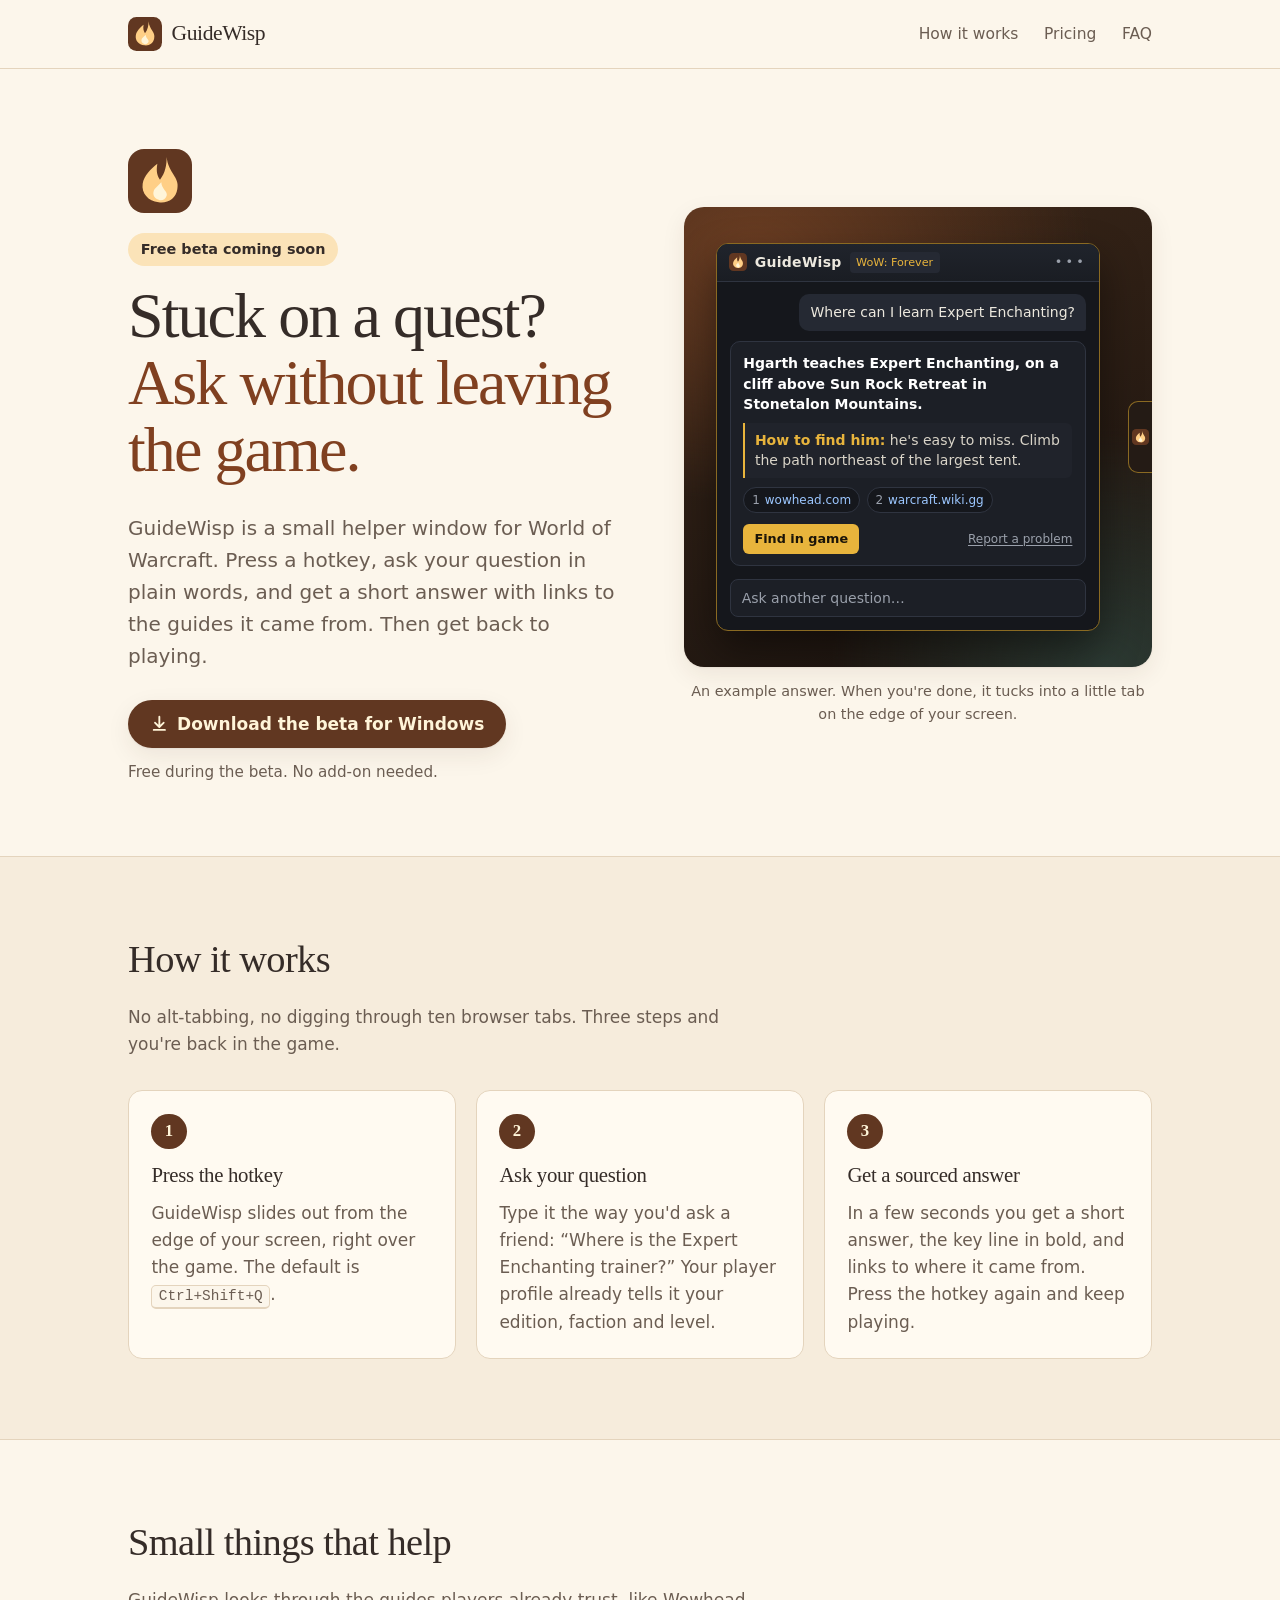
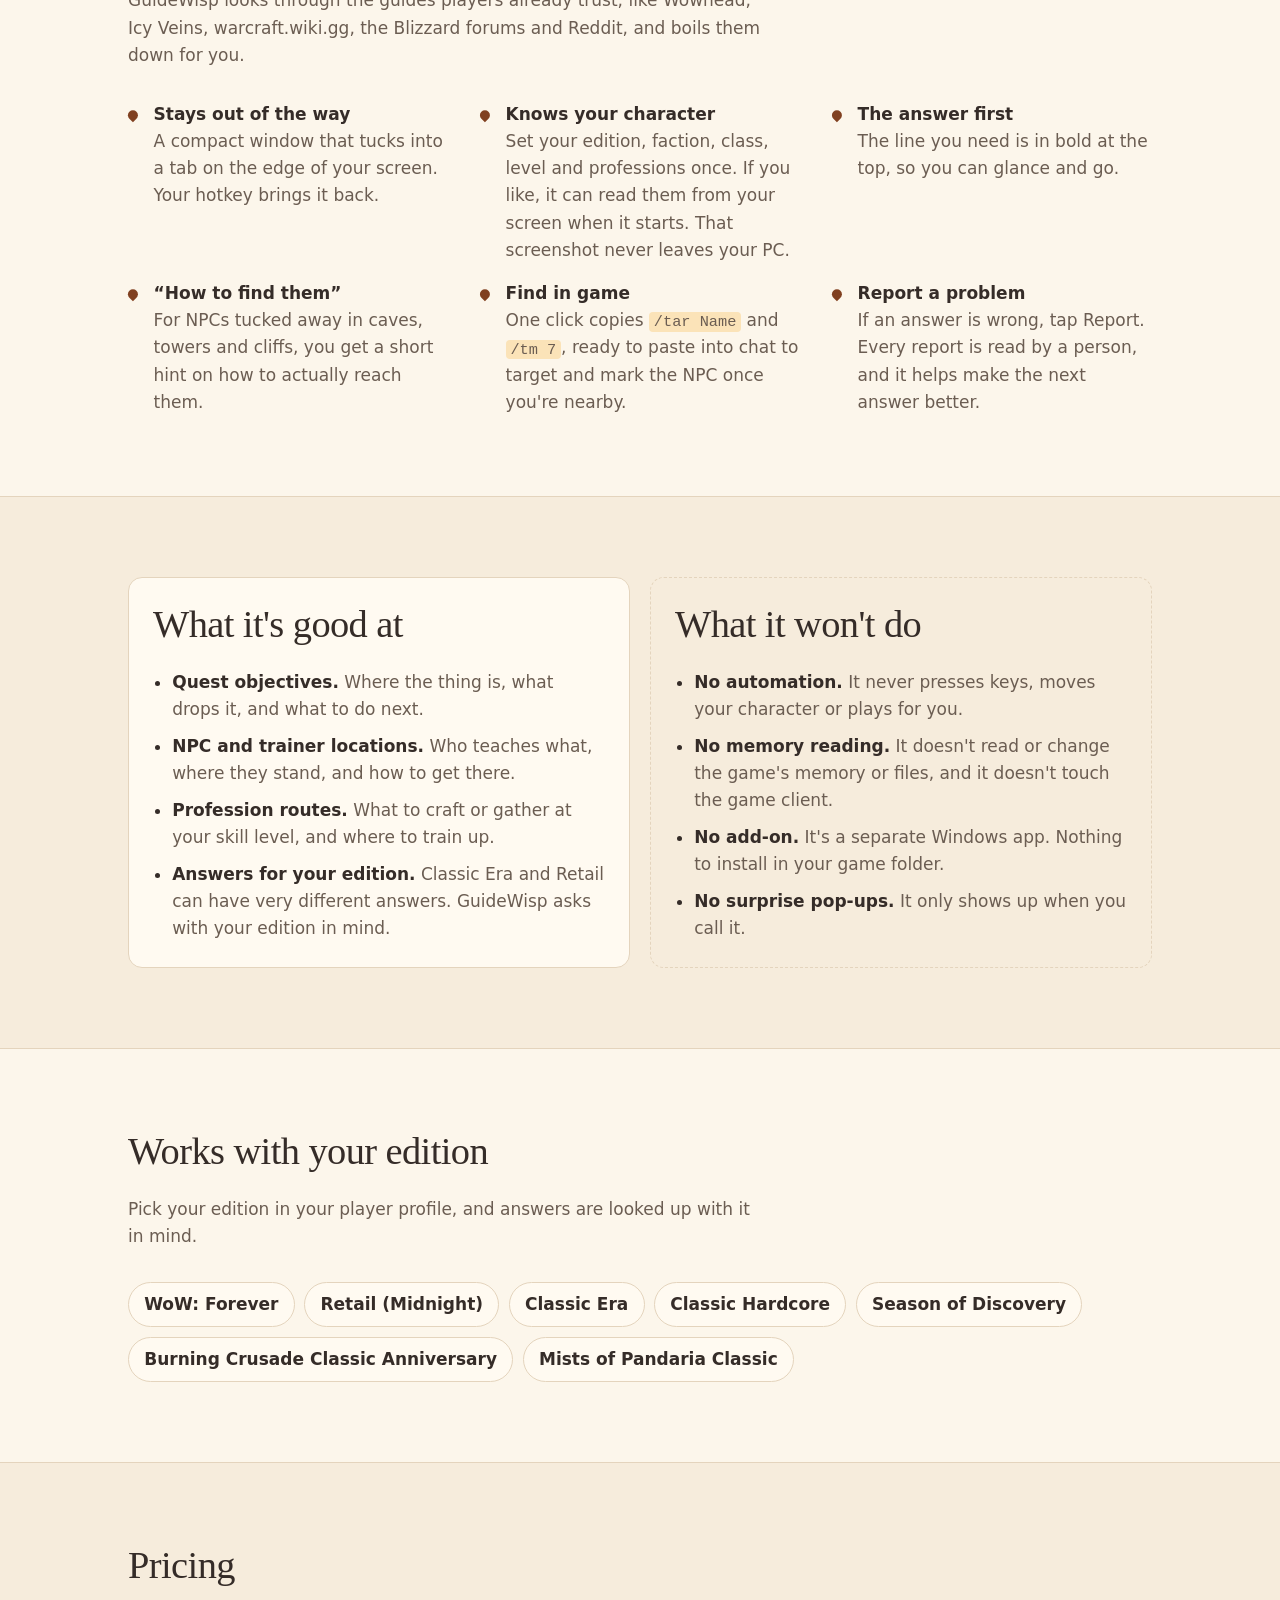
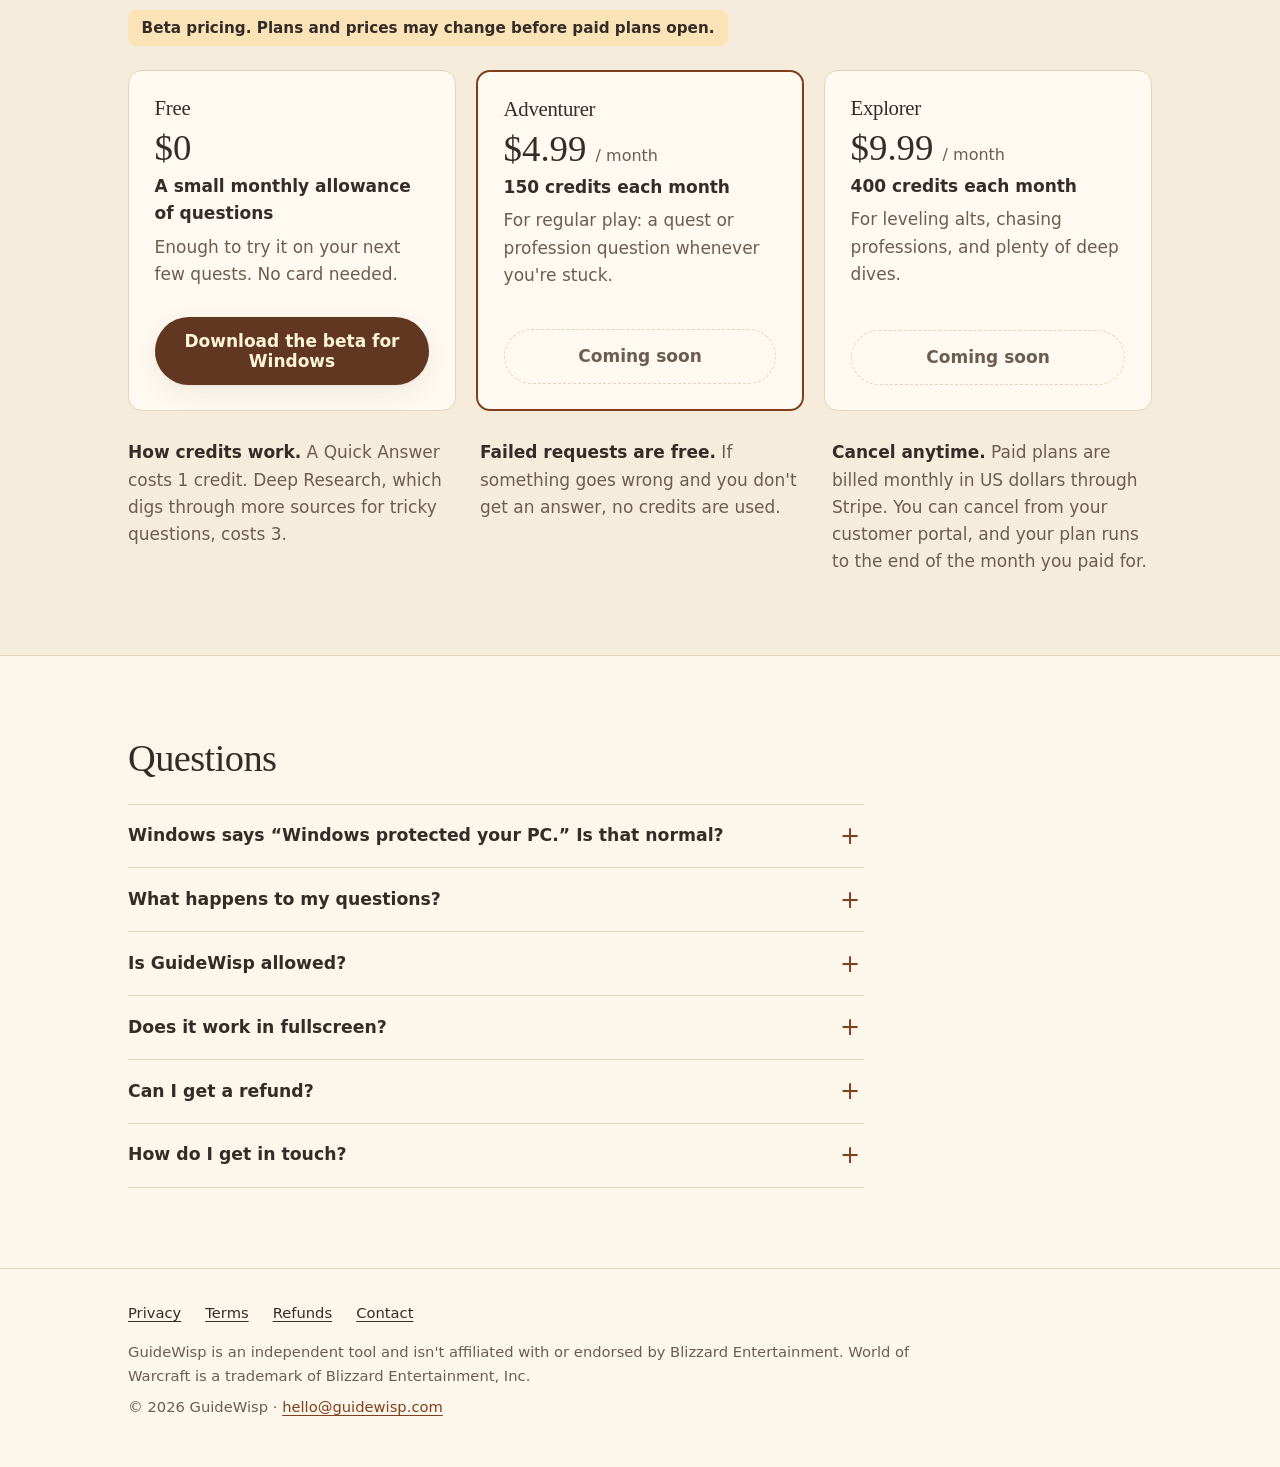
==== commit 6cafa414: "Fill policy details: no legal name on site, 90-day retention, no credit rollover, California law Co-" ====
--- a/index.html
+++ b/index.html
@@ -256,7 +256,7 @@
         <li><a href="mailto:hello@guidewisp.com">Contact</a></li>
       </ul>
       <p>GuideWisp is an independent tool and isn't affiliated with or endorsed by Blizzard Entertainment. World of Warcraft is a trademark of Blizzard Entertainment, Inc.</p>
-      <p>&copy; 2026 GuideWisp &middot; <span class="placeholder">[LEGAL NAME / ADDRESS]</span> &middot; <a href="mailto:hello@guidewisp.com">hello@guidewisp.com</a></p>
+      <p>&copy; 2026 GuideWisp &middot; <a href="mailto:hello@guidewisp.com">hello@guidewisp.com</a></p>
     </div>
   </footer>
 </body>
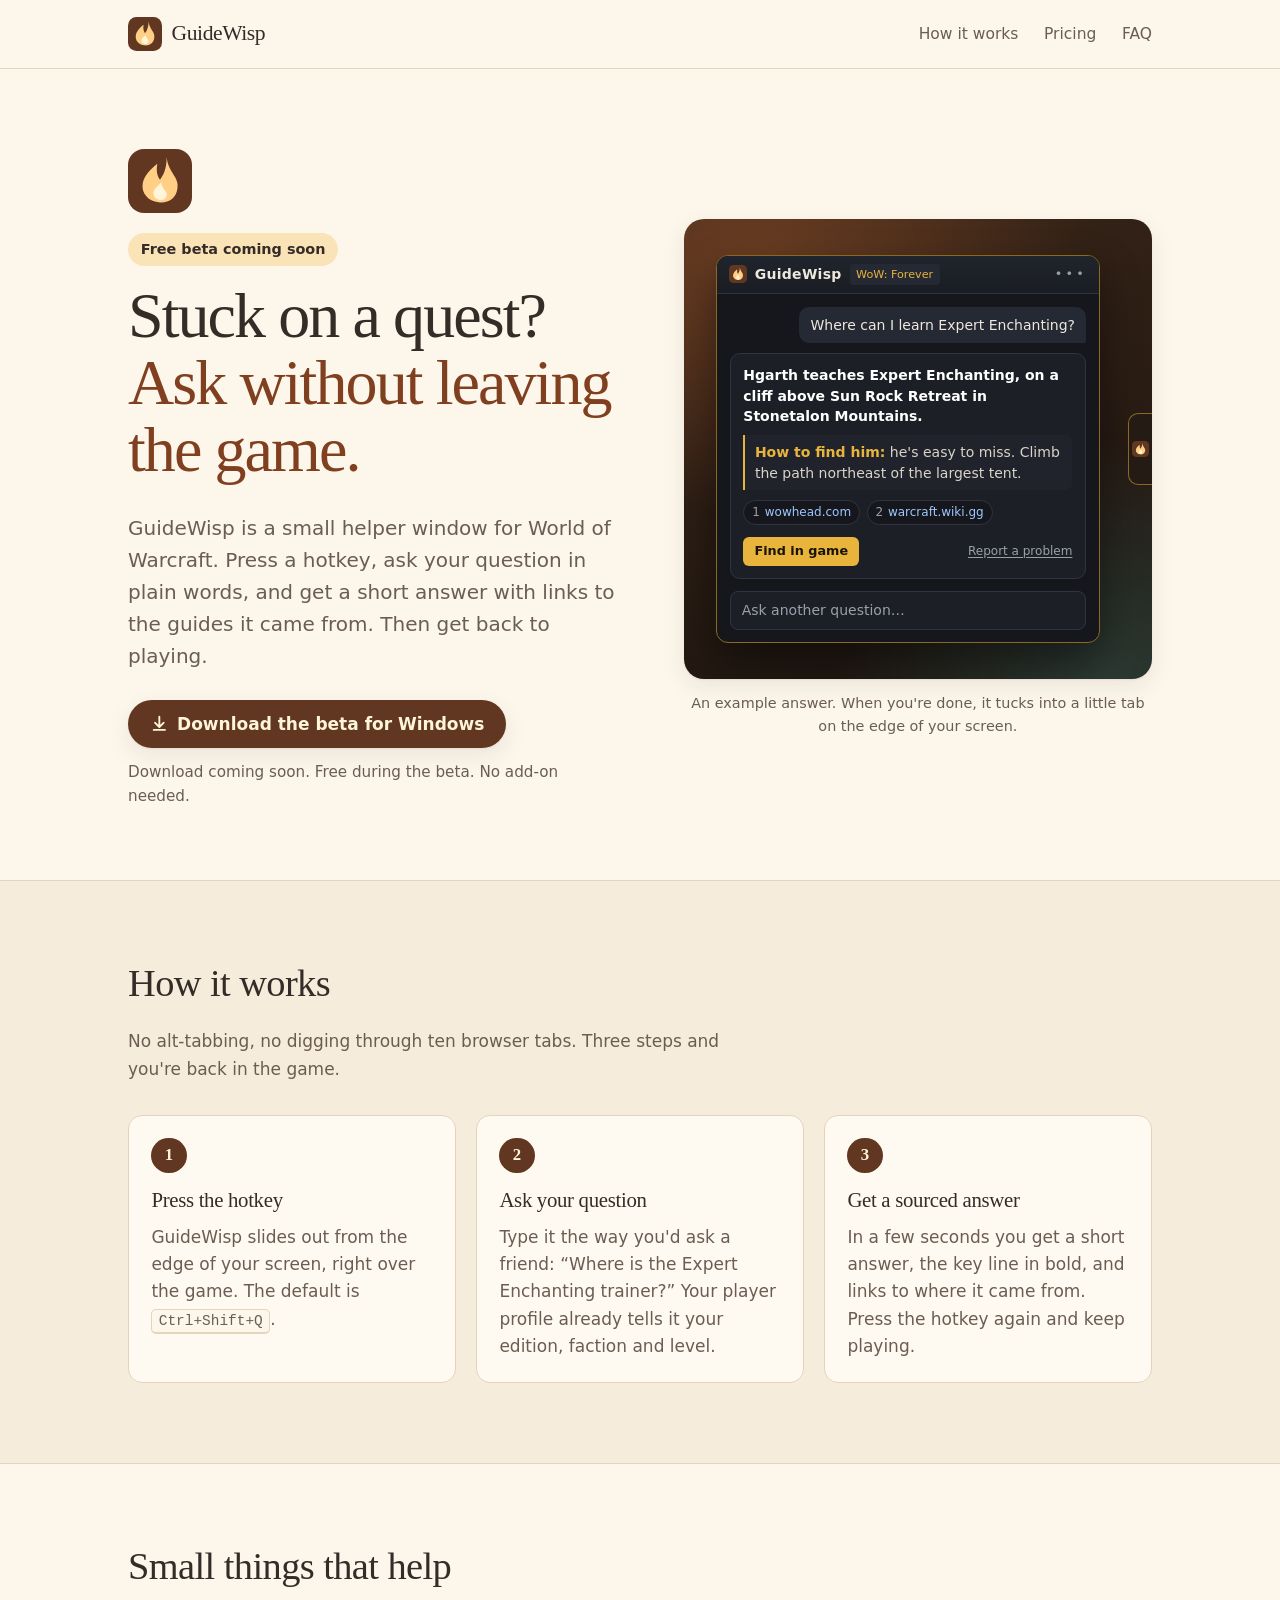
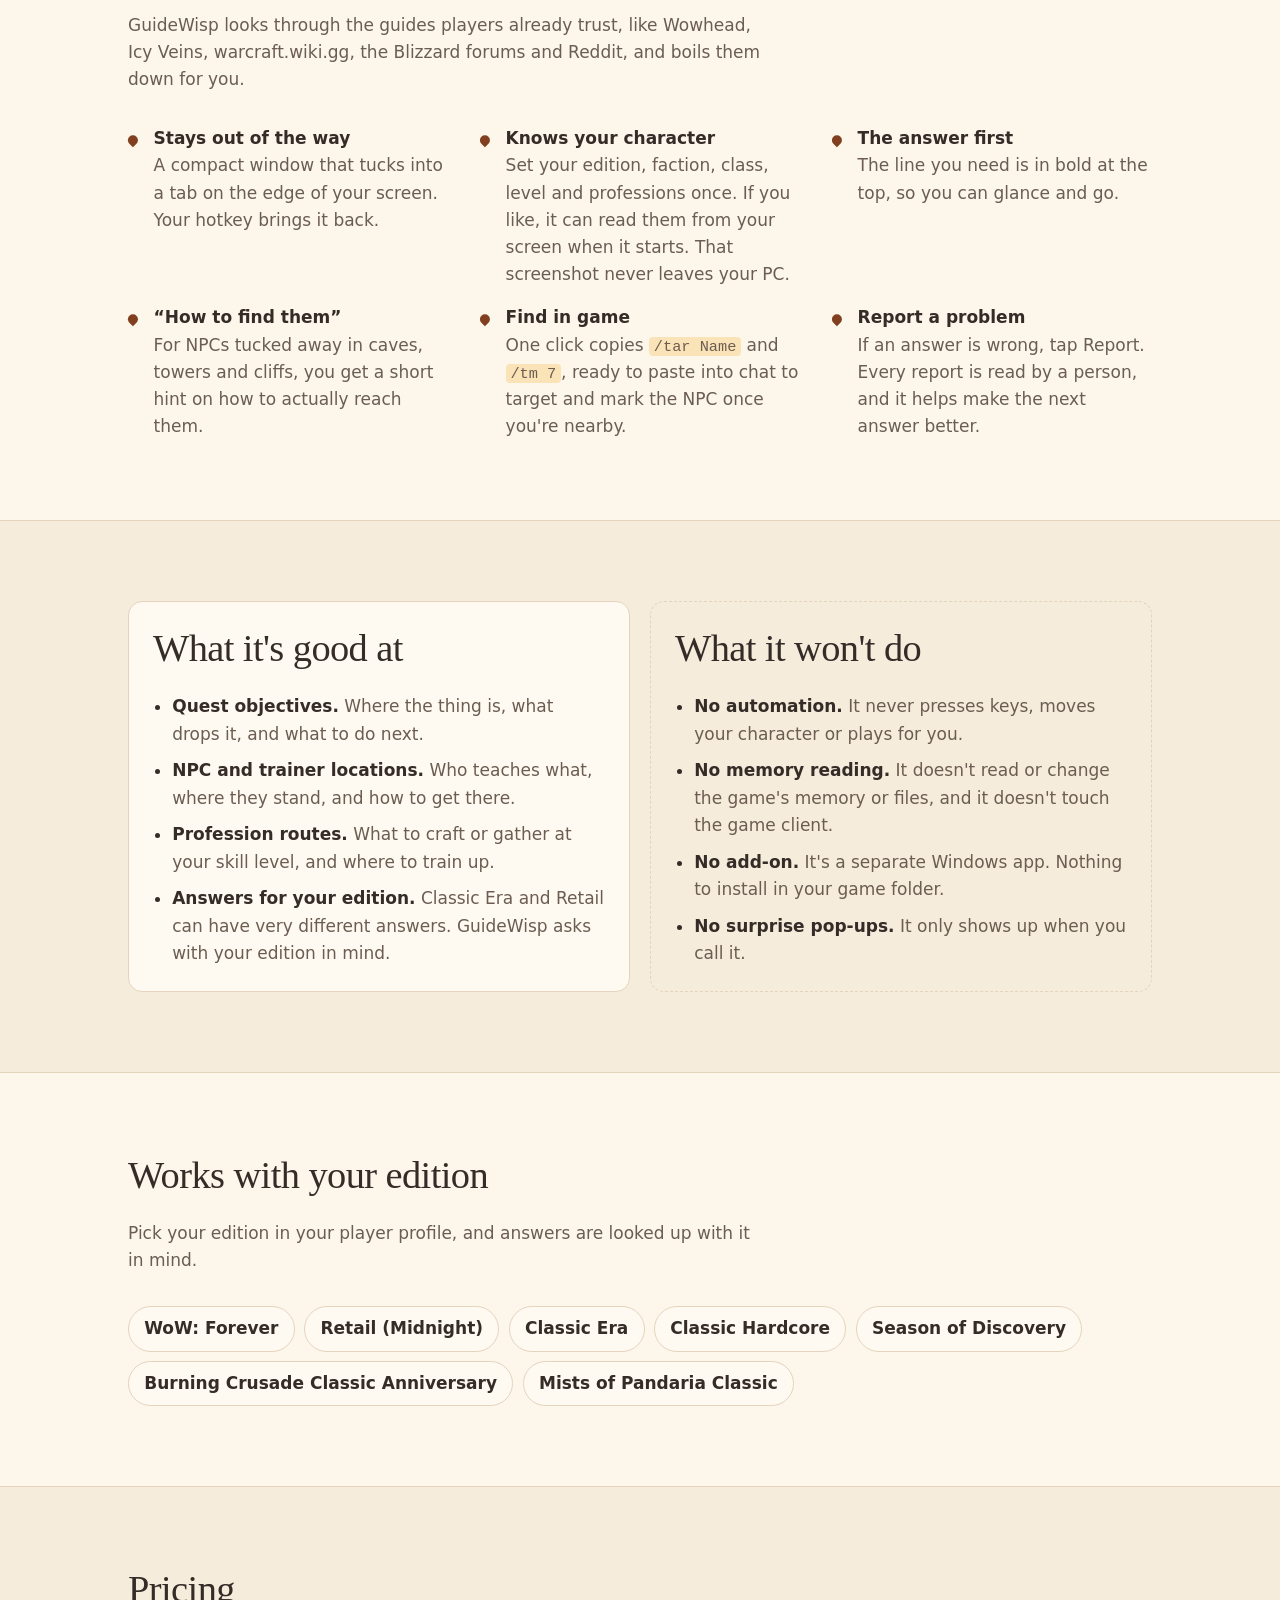
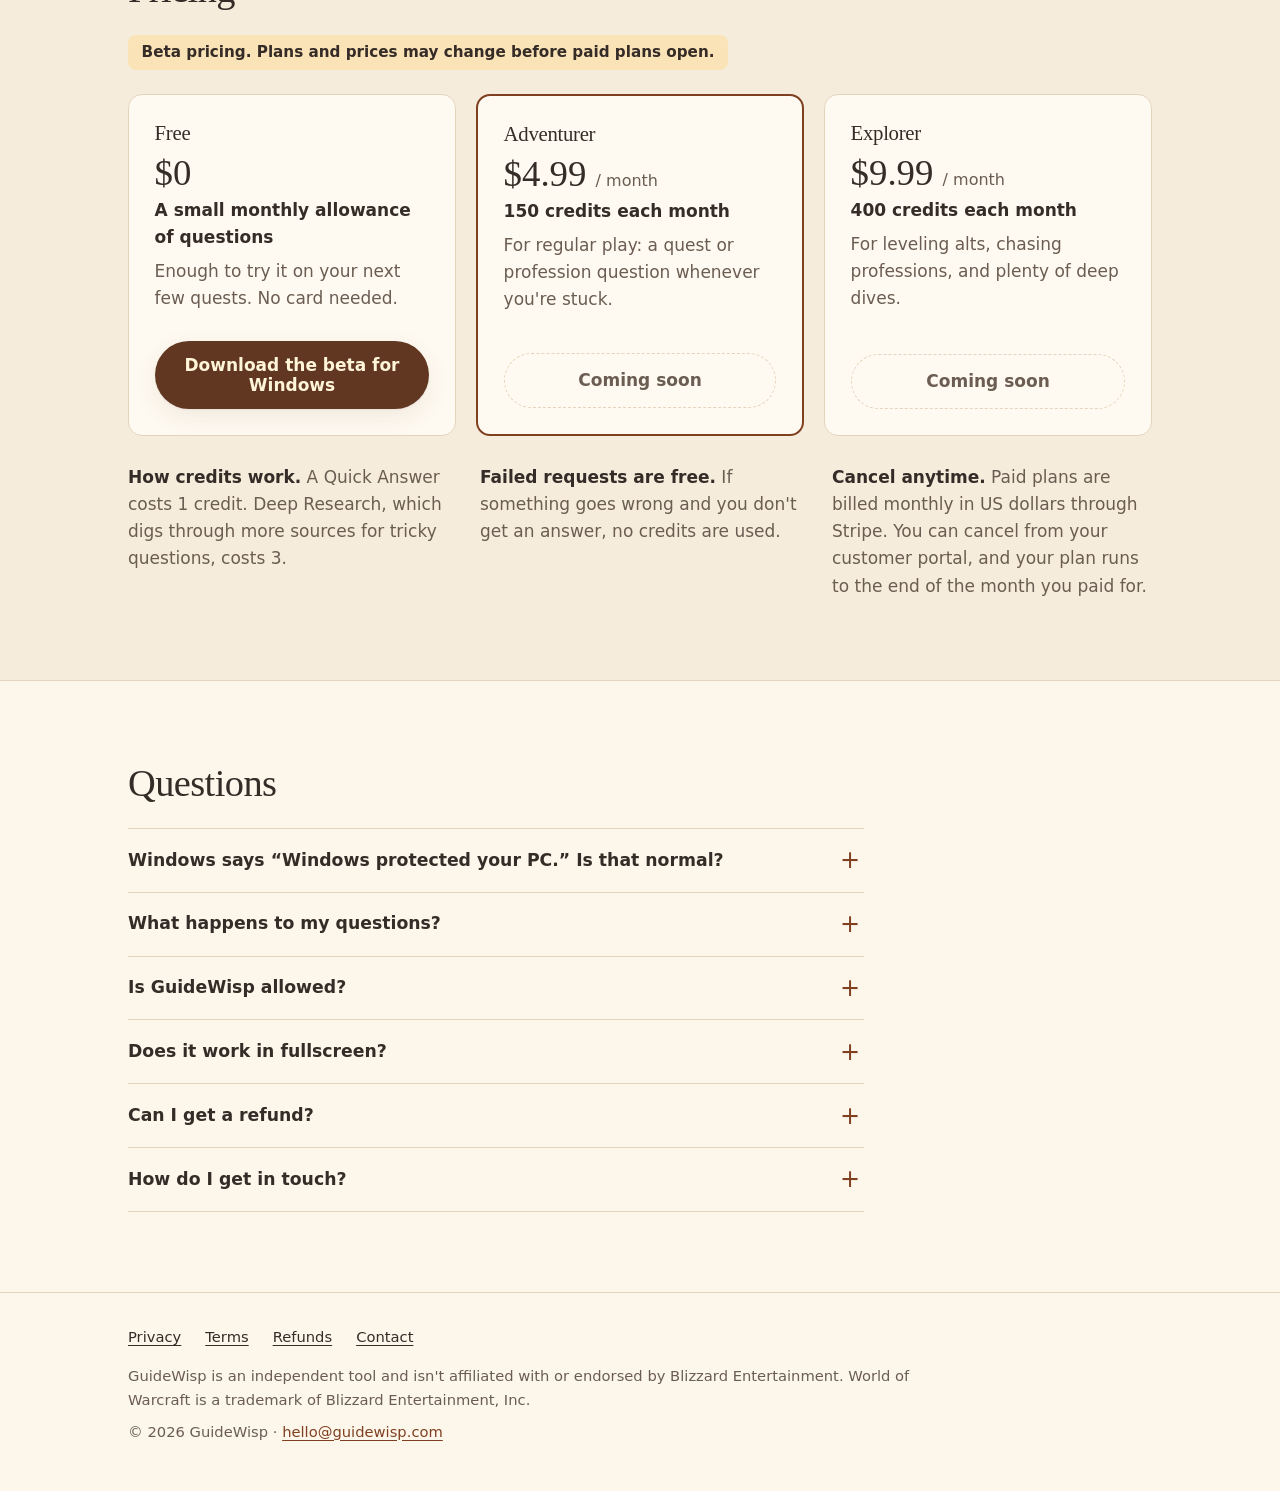
==== commit d090dd46: "Site: Washington governing law; download buttons shown but not linked yet Co-Authored-By: Claude Opu" ====
--- a/index.html
+++ b/index.html
@@ -48,11 +48,11 @@
           <h1>Stuck on a quest? <span>Ask without leaving the game.</span></h1>
           <p class="lede">GuideWisp is a small helper window for World of Warcraft. Press a hotkey, ask your question in plain words, and get a short answer with links to the guides it came from. Then get back to playing.</p>
           <div class="cta-row">
-            <a class="button" href="https://github.com/thelighthouse42/guidewisp-releases/releases" rel="noopener">
+            <a class="button" role="link" aria-disabled="true" title="Coming soon">
               <svg viewBox="0 0 20 20" aria-hidden="true"><path fill="currentColor" d="M10 2a1 1 0 0 1 1 1v8.6l2.8-2.8a1 1 0 1 1 1.4 1.4l-4.5 4.5a1 1 0 0 1-1.4 0L4.8 10.2a1 1 0 1 1 1.4-1.4L9 11.6V3a1 1 0 0 1 1-1Zm-6 14h12a1 1 0 1 1 0 2H4a1 1 0 1 1 0-2Z"/></svg>
               Download the beta for Windows
             </a>
-            <p class="cta-note">Free during the beta. No add-on needed.</p>
+            <p class="cta-note">Download coming soon. Free during the beta. No add-on needed.</p>
           </div>
         </div>
 
@@ -176,7 +176,7 @@
             <p class="price">$0</p>
             <p class="allowance">A small monthly allowance of questions</p>
             <p>Enough to try it on your next few quests. No card needed.</p>
-            <div class="plan-cta"><a class="button" href="https://github.com/thelighthouse42/guidewisp-releases/releases" rel="noopener">Download the beta for Windows</a></div>
+            <div class="plan-cta"><a class="button" role="link" aria-disabled="true" title="Coming soon">Download the beta for Windows</a></div>
           </article>
           <article class="plan featured">
             <h3>Adventurer</h3>
--- a/style.css
+++ b/style.css
@@ -144,6 +144,8 @@
   box-shadow: var(--shadow);
 }
 .button:hover { filter: brightness(1.08); }
+.button[aria-disabled="true"] { cursor: default; }
+.button[aria-disabled="true"]:hover { filter: none; }
 .button svg { width: 1.1em; height: 1.1em; flex: none; }
 .button.quiet {
   background: transparent;
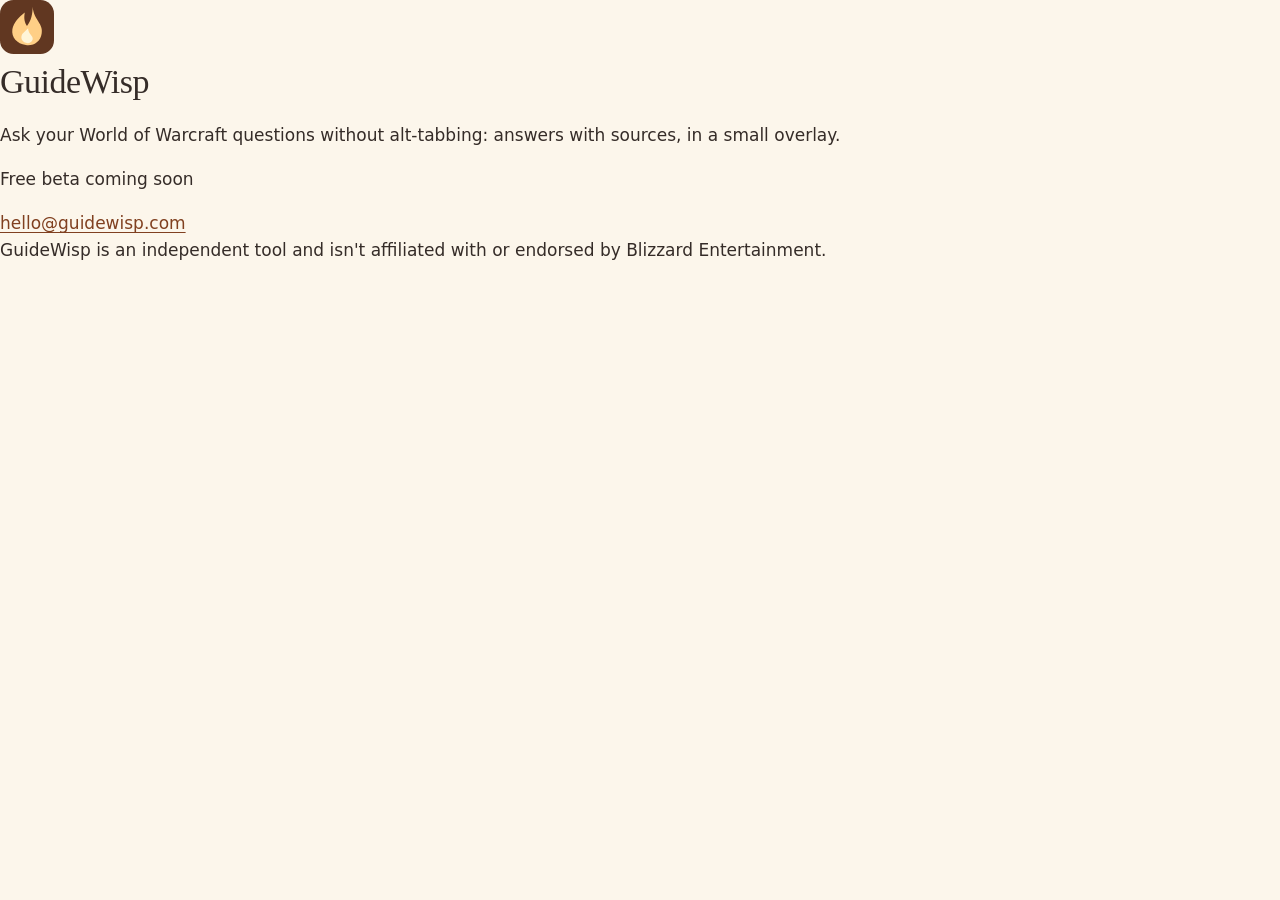
==== commit fe170037: "Revert "Add the tester download link beneath the beta notice" This reverts commit a6cfad249ba40f8e64" ====
--- a/index.html
+++ b/index.html
@@ -3,261 +3,18 @@
 <head>
   <meta charset="utf-8">
   <meta name="viewport" content="width=device-width, initial-scale=1">
-  <title>GuideWisp: ask your WoW questions without leaving the game</title>
-  <meta name="description" content="Stuck on a quest? GuideWisp is a small Windows helper for World of Warcraft. Press a hotkey, ask in plain words, and get a short answer with links to the guides it came from.">
-  <meta name="color-scheme" content="light dark">
-  <meta name="theme-color" content="#fcf6eb" media="(prefers-color-scheme: light)">
-  <meta name="theme-color" content="#17110d" media="(prefers-color-scheme: dark)">
-  <link rel="canonical" href="https://guidewisp.com/">
-  <meta property="og:type" content="website">
-  <meta property="og:site_name" content="GuideWisp">
-  <meta property="og:title" content="GuideWisp: stuck on a quest? Ask without leaving the game.">
-  <meta property="og:description" content="A small Windows helper for World of Warcraft. Press a hotkey, ask, and get a short answer with its sources.">
-  <meta property="og:url" content="https://guidewisp.com/">
-  <meta property="og:image" content="https://guidewisp.com/og-image.png">
-  <meta property="og:image:width" content="1200">
-  <meta property="og:image:height" content="630">
-  <meta property="og:image:alt" content="The GuideWisp logo, a warm flame on a dark brown square, next to the GuideWisp name.">
-  <meta name="twitter:card" content="summary_large_image">
+  <title>GuideWisp</title>
   <link rel="icon" href="favicon.svg" type="image/svg+xml">
   <link rel="stylesheet" href="style.css">
 </head>
 <body>
-  <a class="skip" href="#main">Skip to content</a>
-
-  <header class="site-header">
-    <div class="wrap">
-      <a class="brand" href="index.html" aria-label="GuideWisp home">
-        <img src="favicon.svg" alt="" width="34" height="34">
-        GuideWisp
-      </a>
-      <nav class="site-nav" aria-label="Main">
-        <a class="optional" href="#how">How it works</a>
-        <a href="#pricing">Pricing</a>
-        <a href="#faq">FAQ</a>
-      </nav>
-    </div>
-  </header>
-
-  <main id="main">
-    <section class="hero">
-      <div class="wrap">
-        <div>
-          <img class="hero-logo" src="favicon.svg" alt="" width="64" height="64">
-          <span class="badge">Free beta coming soon</span>
-          <h1>Stuck on a quest? <span>Ask without leaving the game.</span></h1>
-          <p class="lede">GuideWisp is a small helper window for World of Warcraft. Press a hotkey, ask your question in plain words, and get a short answer with links to the guides it came from. Then get back to playing.</p>
-          <div class="cta-row">
-            <a class="button" role="link" aria-disabled="true" title="Coming soon">
-              <svg viewBox="0 0 20 20" aria-hidden="true"><path fill="currentColor" d="M10 2a1 1 0 0 1 1 1v8.6l2.8-2.8a1 1 0 1 1 1.4 1.4l-4.5 4.5a1 1 0 0 1-1.4 0L4.8 10.2a1 1 0 1 1 1.4-1.4L9 11.6V3a1 1 0 0 1 1-1Zm-6 14h12a1 1 0 1 1 0 2H4a1 1 0 1 1 0-2Z"/></svg>
-              Download the beta for Windows
-            </a>
-            <p class="cta-note">Download coming soon. Free during the beta. No add-on needed.</p>
-          </div>
-        </div>
-
-        <figure style="margin:0">
-          <div class="scene" role="img" aria-label="Illustration of the GuideWisp window. The player asks where to learn Expert Enchanting. The answer, in bold: Hgarth teaches Expert Enchanting, on a cliff above Sun Rock Retreat in Stonetalon Mountains. A hint explains how to reach him, two source links are shown, and a Find in game button sits under the answer.">
-            <div class="overlay" aria-hidden="true">
-              <div class="ov-bar">
-                <img src="favicon.svg" alt="" width="18" height="18">
-                <span class="ov-name">GuideWisp</span>
-                <span class="ov-chip">WoW: Forever</span>
-                <span class="ov-dots">&#8226;&#8226;&#8226;</span>
-              </div>
-              <div class="ov-body">
-                <div class="ov-q">Where can I learn Expert Enchanting?</div>
-                <div class="ov-a">
-                  <p><strong>Hgarth teaches Expert Enchanting, on a cliff above Sun Rock Retreat in Stonetalon Mountains.</strong></p>
-                  <div class="ov-hint"><b>How to find him:</b> he's easy to miss. Climb the path northeast of the largest tent.</div>
-                  <div class="ov-sources">
-                    <span class="ov-source"><span>1</span> wowhead.com</span>
-                    <span class="ov-source"><span>2</span> warcraft.wiki.gg</span>
-                  </div>
-                  <div class="ov-actions">
-                    <span class="ov-find">Find in game</span>
-                    <span class="ov-report">Report a problem</span>
-                  </div>
-                </div>
-              </div>
-              <div class="ov-input">Ask another question&hellip;</div>
-            </div>
-            <span class="edge-tab" aria-hidden="true"><img src="favicon.svg" alt="" width="16" height="16"></span>
-          </div>
-          <figcaption class="scene-caption">An example answer. When you're done, it tucks into a little tab on the edge of your screen.</figcaption>
-        </figure>
-      </div>
-    </section>
-
-    <section class="section soft" id="how">
-      <div class="wrap">
-        <h2>How it works</h2>
-        <p class="section-intro">No alt-tabbing, no digging through ten browser tabs. Three steps and you're back in the game.</p>
-        <ol class="steps">
-          <li>
-            <h3>Press the hotkey</h3>
-            <p>GuideWisp slides out from the edge of your screen, right over the game. The default is <kbd>Ctrl+Shift+Q</kbd>.</p>
-          </li>
-          <li>
-            <h3>Ask your question</h3>
-            <p>Type it the way you'd ask a friend: &ldquo;Where is the Expert Enchanting trainer?&rdquo; Your player profile already tells it your edition, faction and level.</p>
-          </li>
-          <li>
-            <h3>Get a sourced answer</h3>
-            <p>In a few seconds you get a short answer, the key line in bold, and links to where it came from. Press the hotkey again and keep playing.</p>
-          </li>
-        </ol>
-      </div>
-    </section>
-
-    <section class="section">
-      <div class="wrap">
-        <h2>Small things that help</h2>
-        <p class="section-intro">GuideWisp looks through the guides players already trust, like Wowhead, Icy Veins, warcraft.wiki.gg, the Blizzard forums and Reddit, and boils them down for you.</p>
-        <ul class="features">
-          <li><strong>Stays out of the way</strong><span>A compact window that tucks into a tab on the edge of your screen. Your hotkey brings it back.</span></li>
-          <li><strong>Knows your character</strong><span>Set your edition, faction, class, level and professions once. If you like, it can read them from your screen when it starts. That screenshot never leaves your PC.</span></li>
-          <li><strong>The answer first</strong><span>The line you need is in bold at the top, so you can glance and go.</span></li>
-          <li><strong>&ldquo;How to find them&rdquo;</strong><span>For NPCs tucked away in caves, towers and cliffs, you get a short hint on how to actually reach them.</span></li>
-          <li><strong>Find in game</strong><span>One click copies <code>/tar Name</code> and <code>/tm 7</code>, ready to paste into chat to target and mark the NPC once you're nearby.</span></li>
-          <li><strong>Report a problem</strong><span>If an answer is wrong, tap Report. Every report is read by a person, and it helps make the next answer better.</span></li>
-        </ul>
-      </div>
-    </section>
-
-    <section class="section soft">
-      <div class="wrap">
-        <div class="two-col">
-          <div class="panel">
-            <h2>What it's good at</h2>
-            <ul>
-              <li><strong>Quest objectives.</strong> <span>Where the thing is, what drops it, and what to do next.</span></li>
-              <li><strong>NPC and trainer locations.</strong> <span>Who teaches what, where they stand, and how to get there.</span></li>
-              <li><strong>Profession routes.</strong> <span>What to craft or gather at your skill level, and where to train up.</span></li>
-              <li><strong>Answers for your edition.</strong> <span>Classic Era and Retail can have very different answers. GuideWisp asks with your edition in mind.</span></li>
-            </ul>
-          </div>
-          <div class="panel wont">
-            <h2>What it won't do</h2>
-            <ul>
-              <li><strong>No automation.</strong> <span>It never presses keys, moves your character or plays for you.</span></li>
-              <li><strong>No memory reading.</strong> <span>It doesn't read or change the game's memory or files, and it doesn't touch the game client.</span></li>
-              <li><strong>No add-on.</strong> <span>It's a separate Windows app. Nothing to install in your game folder.</span></li>
-              <li><strong>No surprise pop-ups.</strong> <span>It only shows up when you call it.</span></li>
-            </ul>
-          </div>
-        </div>
-      </div>
-    </section>
-
-    <section class="section" id="editions">
-      <div class="wrap">
-        <h2>Works with your edition</h2>
-        <p class="section-intro">Pick your edition in your player profile, and answers are looked up with it in mind.</p>
-        <ul class="editions">
-          <li>WoW: Forever</li>
-          <li>Retail (Midnight)</li>
-          <li>Classic Era</li>
-          <li>Classic Hardcore</li>
-          <li>Season of Discovery</li>
-          <li>Burning Crusade Classic Anniversary</li>
-          <li>Mists of Pandaria Classic</li>
-        </ul>
-      </div>
-    </section>
-
-    <section class="section soft" id="pricing">
-      <div class="wrap">
-        <h2>Pricing</h2>
-        <span class="notice">Beta pricing. Plans and prices may change before paid plans open.</span>
-        <div class="plans">
-          <article class="plan">
-            <h3>Free</h3>
-            <p class="price">$0</p>
-            <p class="allowance">A small monthly allowance of questions</p>
-            <p>Enough to try it on your next few quests. No card needed.</p>
-            <div class="plan-cta"><a class="button" role="link" aria-disabled="true" title="Coming soon">Download the beta for Windows</a></div>
-          </article>
-          <article class="plan featured">
-            <h3>Adventurer</h3>
-            <p class="price">$4.99 <small>/ month</small></p>
-            <p class="allowance">150 credits each month</p>
-            <p>For regular play: a quest or profession question whenever you're stuck.</p>
-            <div class="plan-cta"><span class="soon">Coming soon</span></div>
-          </article>
-          <article class="plan">
-            <h3>Explorer</h3>
-            <p class="price">$9.99 <small>/ month</small></p>
-            <p class="allowance">400 credits each month</p>
-            <p>For leveling alts, chasing professions, and plenty of deep dives.</p>
-            <div class="plan-cta"><span class="soon">Coming soon</span></div>
-          </article>
-        </div>
-        <div class="credit-notes">
-          <p><strong>How credits work.</strong> A Quick Answer costs 1 credit. Deep Research, which digs through more sources for tricky questions, costs 3.</p>
-          <p><strong>Failed requests are free.</strong> If something goes wrong and you don't get an answer, no credits are used.</p>
-          <p><strong>Cancel anytime.</strong> Paid plans are billed monthly in US dollars through Stripe. You can cancel from your customer portal, and your plan runs to the end of the month you paid for.</p>
-        </div>
-      </div>
-    </section>
-
-    <section class="section" id="faq">
-      <div class="wrap">
-        <h2>Questions</h2>
-        <div class="faq">
-          <details>
-            <summary>Windows says &ldquo;Windows protected your PC.&rdquo; Is that normal?</summary>
-            <div>
-              <p>Yes. The beta isn't code-signed yet, so Windows SmartScreen shows a blue warning the first time you open it. Click <strong>More info</strong>, then <strong>Run anyway</strong>. You only need to do this once.</p>
-            </div>
-          </details>
-          <details>
-            <summary>What happens to my questions?</summary>
-            <div>
-              <p>There's no account, just an anonymous random id for each install. Your question goes through our server to the AI service and web search that find your answer, and usage sharing stays off unless you turn it on. <a href="privacy.html">Read the privacy policy</a>.</p>
-            </div>
-          </details>
-          <details>
-            <summary>Is GuideWisp allowed?</summary>
-            <div>
-              <p>GuideWisp is a separate Windows app. It doesn't read the game's memory, automate anything or interact with the game client, and there's no add-on. In that way it's a lot like having a guide open in a browser window.</p>
-              <p>That said, Blizzard hasn't reviewed or approved GuideWisp, and their rules are theirs to decide. If you're ever unsure, check Blizzard's own policies.</p>
-            </div>
-          </details>
-          <details>
-            <summary>Does it work in fullscreen?</summary>
-            <div>
-              <p>Set WoW to Windowed or Windowed (Fullscreen). Exclusive fullscreen hides the GuideWisp window.</p>
-            </div>
-          </details>
-          <details>
-            <summary>Can I get a refund?</summary>
-            <div>
-              <p>Credits aren't refunded for answers, but if an answer is wrong, please tap <strong>Report a problem</strong>; every report is read by hand. Failed requests never cost anything. Billing mistakes, like a double charge or a charge after you cancelled, are refunded if you email us within 14 days. <a href="refunds.html">See the refund policy</a>.</p>
-            </div>
-          </details>
-          <details id="contact">
-            <summary>How do I get in touch?</summary>
-            <div>
-              <p>Email <a href="mailto:hello@guidewisp.com">hello@guidewisp.com</a>. GuideWisp is made by one independent developer, so it's a real person who'll read it.</p>
-            </div>
-          </details>
-        </div>
-      </div>
-    </section>
+  <main>
+    <img class="mark" src="favicon.svg" alt="" width="54" height="54">
+    <h1>GuideWisp</h1>
+    <p class="intro">Ask your World of Warcraft questions without alt-tabbing: answers with sources, in a small overlay.</p>
+    <p class="beta">Free beta coming soon</p>
+    <a href="mailto:hello@guidewisp.com">hello@guidewisp.com</a>
   </main>
-
-  <footer class="site-footer">
-    <div class="wrap">
-      <ul class="footer-links">
-        <li><a href="privacy.html">Privacy</a></li>
-        <li><a href="terms.html">Terms</a></li>
-        <li><a href="refunds.html">Refunds</a></li>
-        <li><a href="mailto:hello@guidewisp.com">Contact</a></li>
-      </ul>
-      <p>GuideWisp is an independent tool and isn't affiliated with or endorsed by Blizzard Entertainment. World of Warcraft is a trademark of Blizzard Entertainment, Inc.</p>
-      <p>&copy; 2026 GuideWisp &middot; <a href="mailto:hello@guidewisp.com">hello@guidewisp.com</a></p>
-    </div>
-  </footer>
+  <footer>GuideWisp is an independent tool and isn't affiliated with or endorsed by Blizzard Entertainment.</footer>
 </body>
 </html>
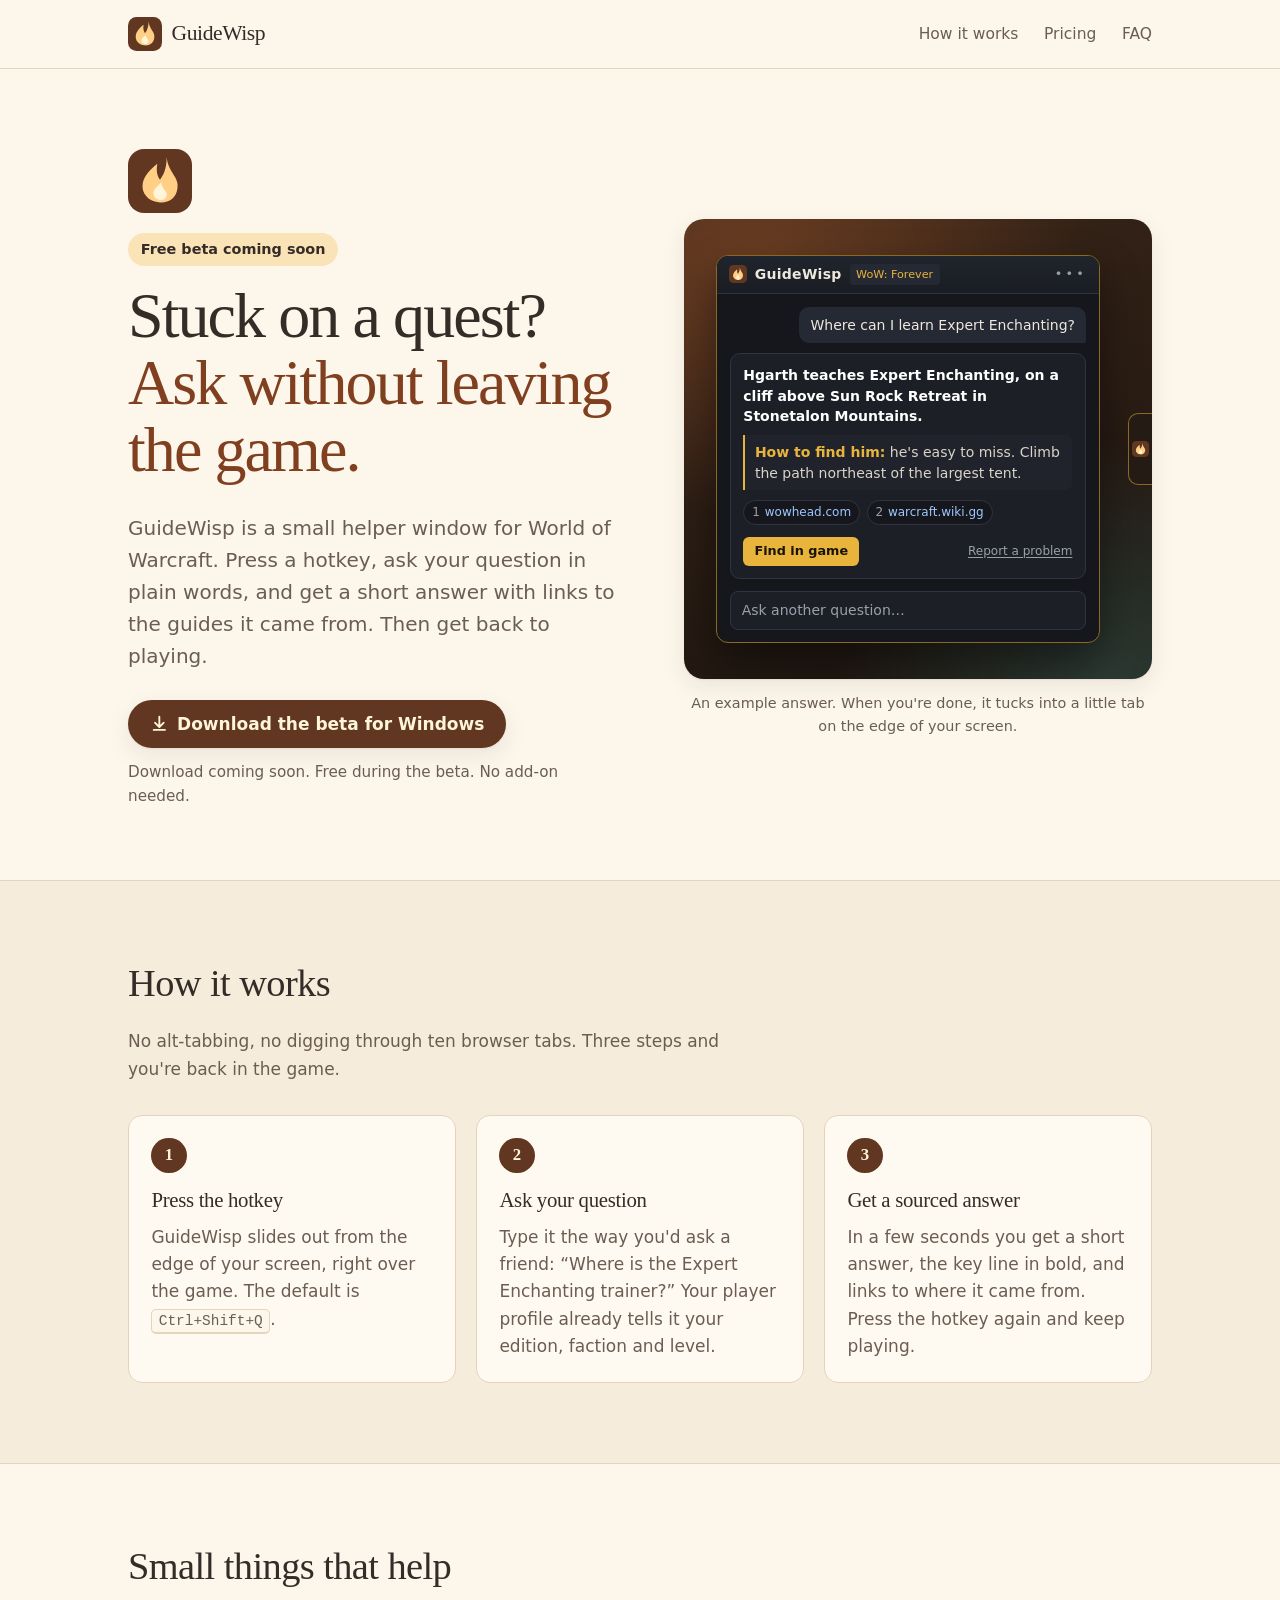
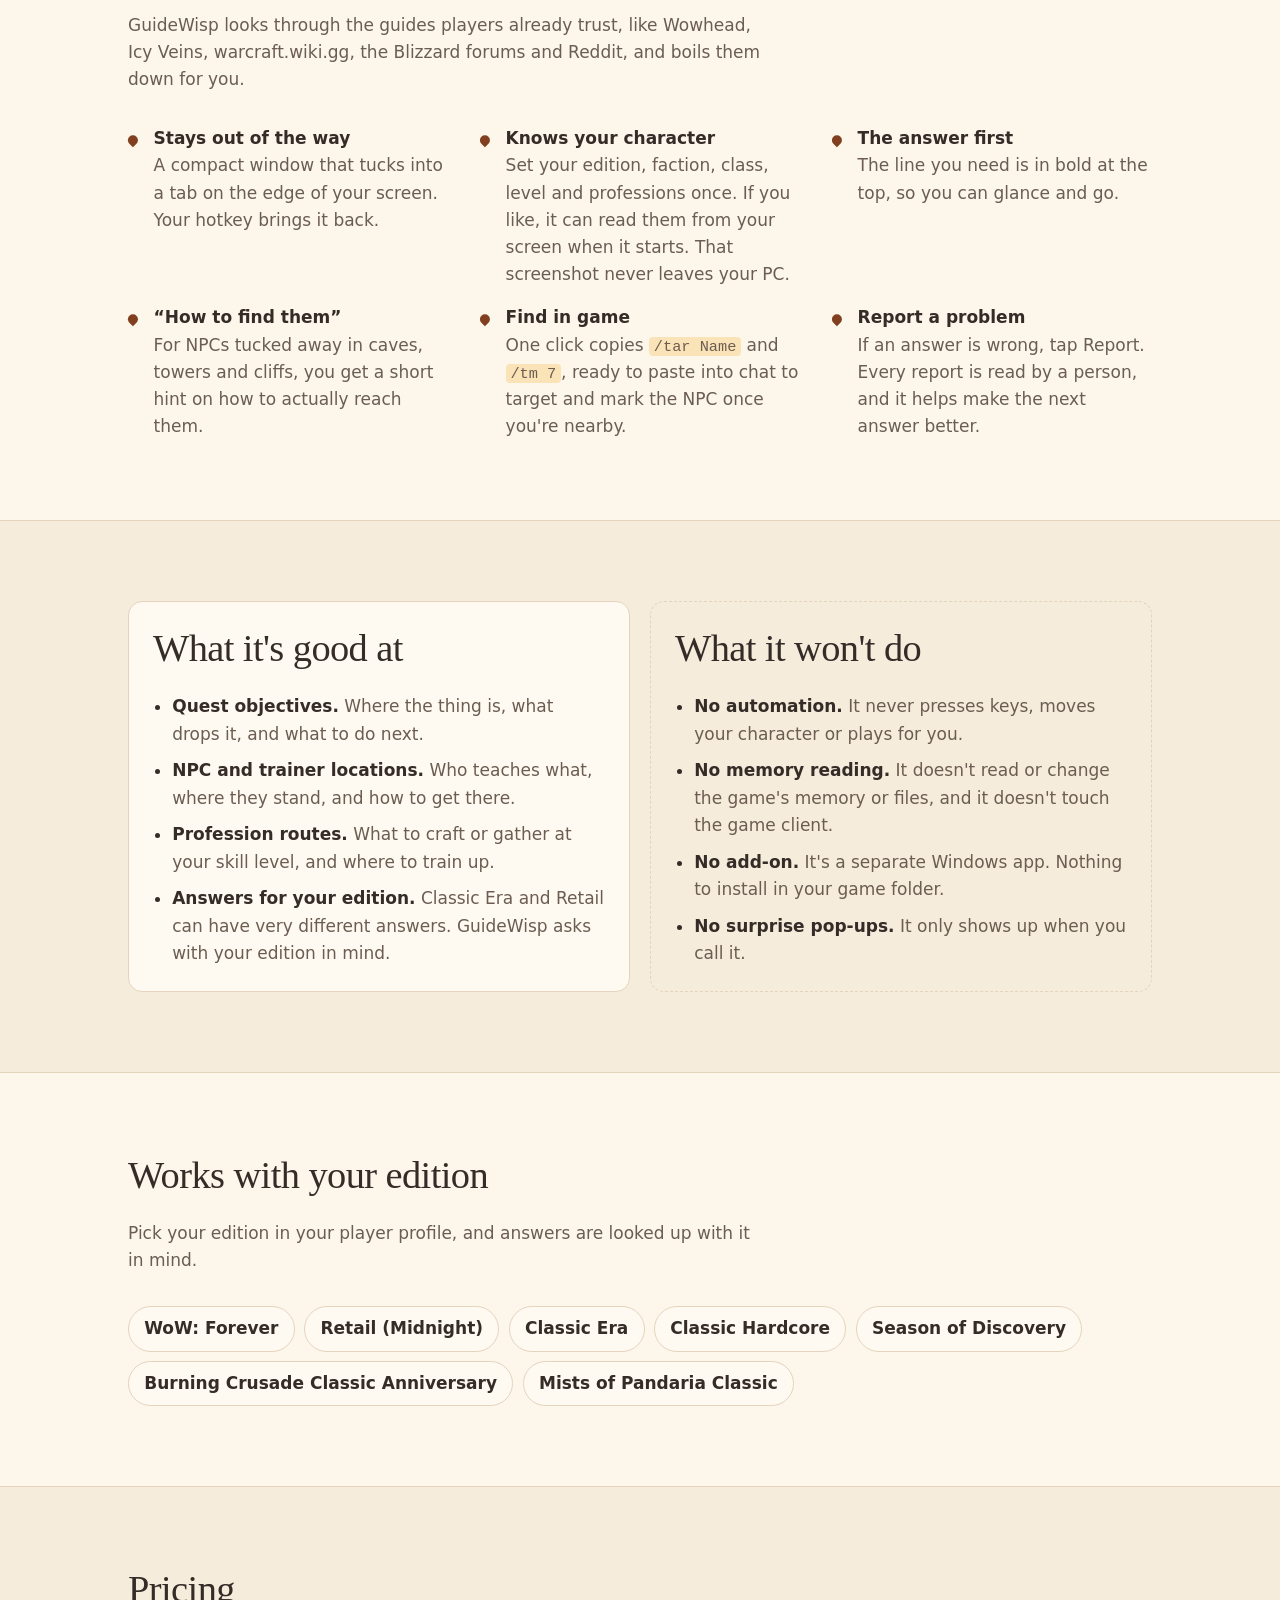
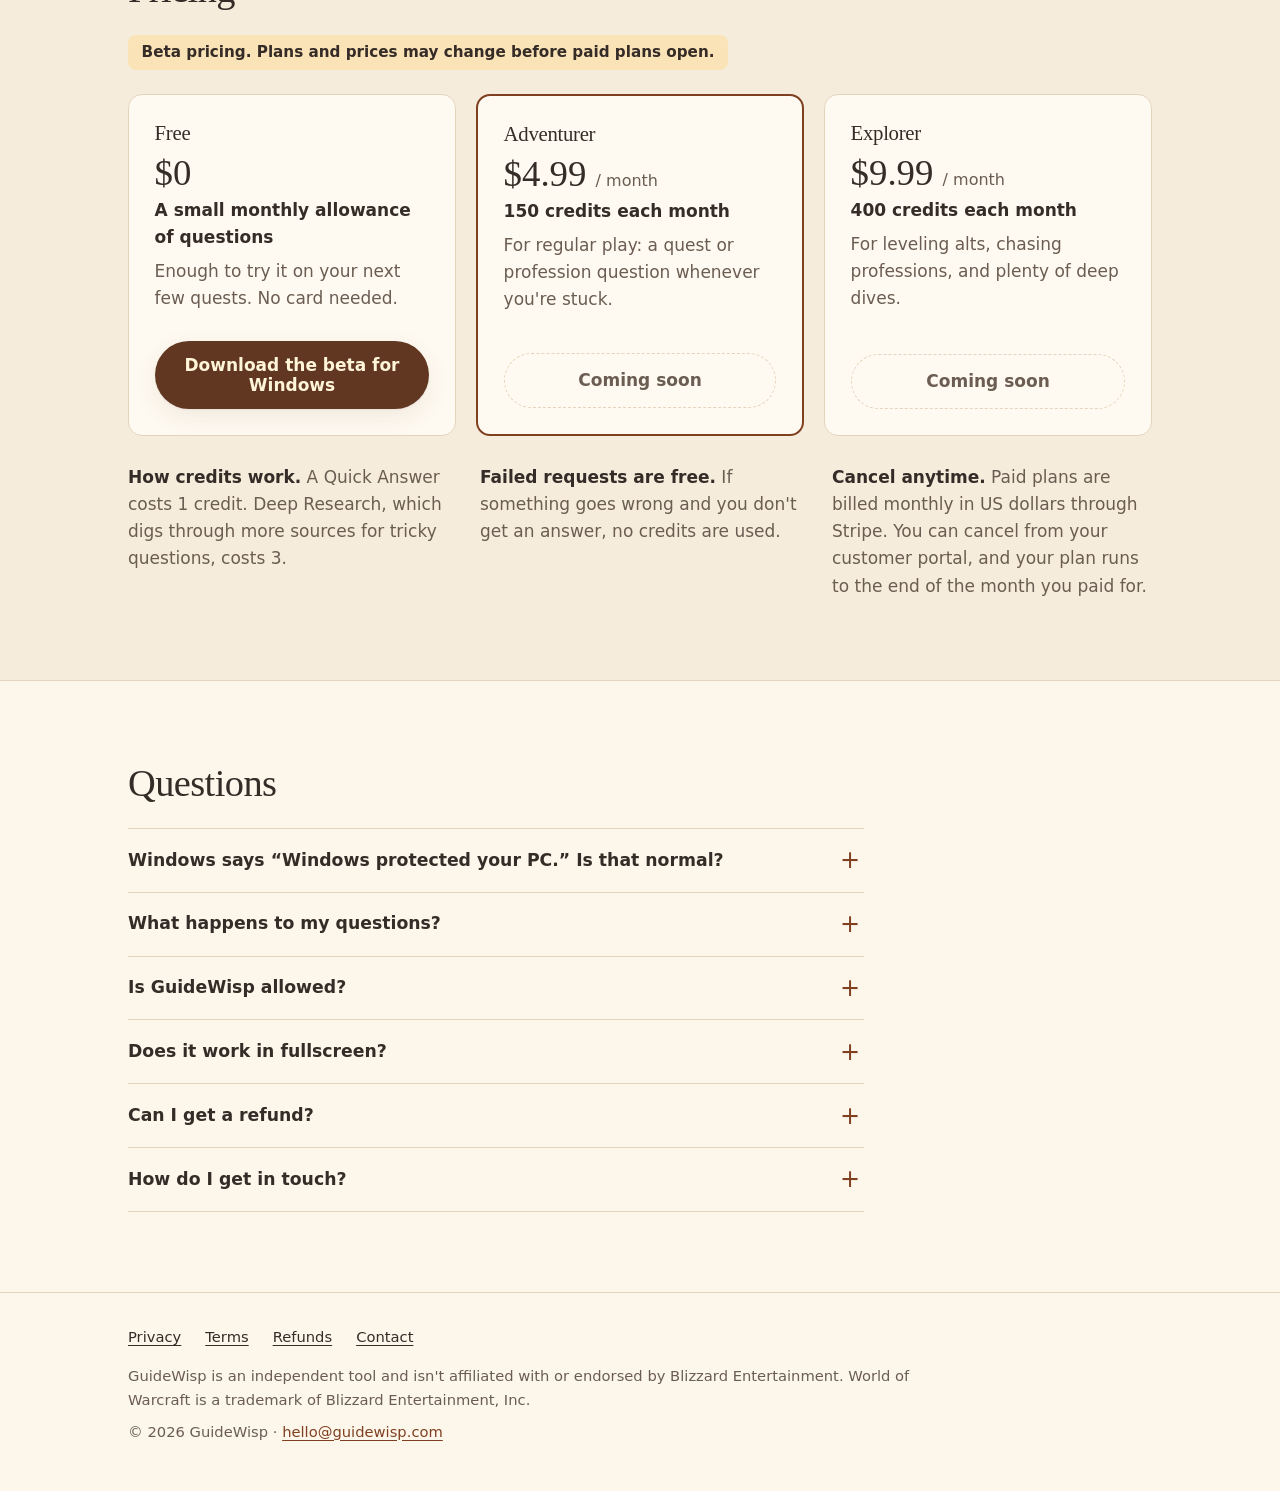
==== commit 5c1b81b8: "Put the full GuideWisp site live; download buttons stay disabled Merges site-v1 (landing page, prici" ====
--- a/index.html
+++ b/index.html
@@ -3,18 +3,261 @@
 <head>
   <meta charset="utf-8">
   <meta name="viewport" content="width=device-width, initial-scale=1">
-  <title>GuideWisp</title>
+  <title>GuideWisp: ask your WoW questions without leaving the game</title>
+  <meta name="description" content="Stuck on a quest? GuideWisp is a small Windows helper for World of Warcraft. Press a hotkey, ask in plain words, and get a short answer with links to the guides it came from.">
+  <meta name="color-scheme" content="light dark">
+  <meta name="theme-color" content="#fcf6eb" media="(prefers-color-scheme: light)">
+  <meta name="theme-color" content="#17110d" media="(prefers-color-scheme: dark)">
+  <link rel="canonical" href="https://guidewisp.com/">
+  <meta property="og:type" content="website">
+  <meta property="og:site_name" content="GuideWisp">
+  <meta property="og:title" content="GuideWisp: stuck on a quest? Ask without leaving the game.">
+  <meta property="og:description" content="A small Windows helper for World of Warcraft. Press a hotkey, ask, and get a short answer with its sources.">
+  <meta property="og:url" content="https://guidewisp.com/">
+  <meta property="og:image" content="https://guidewisp.com/og-image.png">
+  <meta property="og:image:width" content="1200">
+  <meta property="og:image:height" content="630">
+  <meta property="og:image:alt" content="The GuideWisp logo, a warm flame on a dark brown square, next to the GuideWisp name.">
+  <meta name="twitter:card" content="summary_large_image">
   <link rel="icon" href="favicon.svg" type="image/svg+xml">
   <link rel="stylesheet" href="style.css">
 </head>
 <body>
-  <main>
-    <img class="mark" src="favicon.svg" alt="" width="54" height="54">
-    <h1>GuideWisp</h1>
-    <p class="intro">Ask your World of Warcraft questions without alt-tabbing: answers with sources, in a small overlay.</p>
-    <p class="beta">Free beta coming soon</p>
-    <a href="mailto:hello@guidewisp.com">hello@guidewisp.com</a>
+  <a class="skip" href="#main">Skip to content</a>
+
+  <header class="site-header">
+    <div class="wrap">
+      <a class="brand" href="index.html" aria-label="GuideWisp home">
+        <img src="favicon.svg" alt="" width="34" height="34">
+        GuideWisp
+      </a>
+      <nav class="site-nav" aria-label="Main">
+        <a class="optional" href="#how">How it works</a>
+        <a href="#pricing">Pricing</a>
+        <a href="#faq">FAQ</a>
+      </nav>
+    </div>
+  </header>
+
+  <main id="main">
+    <section class="hero">
+      <div class="wrap">
+        <div>
+          <img class="hero-logo" src="favicon.svg" alt="" width="64" height="64">
+          <span class="badge">Free beta coming soon</span>
+          <h1>Stuck on a quest? <span>Ask without leaving the game.</span></h1>
+          <p class="lede">GuideWisp is a small helper window for World of Warcraft. Press a hotkey, ask your question in plain words, and get a short answer with links to the guides it came from. Then get back to playing.</p>
+          <div class="cta-row">
+            <a class="button" role="link" aria-disabled="true" title="Coming soon">
+              <svg viewBox="0 0 20 20" aria-hidden="true"><path fill="currentColor" d="M10 2a1 1 0 0 1 1 1v8.6l2.8-2.8a1 1 0 1 1 1.4 1.4l-4.5 4.5a1 1 0 0 1-1.4 0L4.8 10.2a1 1 0 1 1 1.4-1.4L9 11.6V3a1 1 0 0 1 1-1Zm-6 14h12a1 1 0 1 1 0 2H4a1 1 0 1 1 0-2Z"/></svg>
+              Download the beta for Windows
+            </a>
+            <p class="cta-note">Download coming soon. Free during the beta. No add-on needed.</p>
+          </div>
+        </div>
+
+        <figure style="margin:0">
+          <div class="scene" role="img" aria-label="Illustration of the GuideWisp window. The player asks where to learn Expert Enchanting. The answer, in bold: Hgarth teaches Expert Enchanting, on a cliff above Sun Rock Retreat in Stonetalon Mountains. A hint explains how to reach him, two source links are shown, and a Find in game button sits under the answer.">
+            <div class="overlay" aria-hidden="true">
+              <div class="ov-bar">
+                <img src="favicon.svg" alt="" width="18" height="18">
+                <span class="ov-name">GuideWisp</span>
+                <span class="ov-chip">WoW: Forever</span>
+                <span class="ov-dots">&#8226;&#8226;&#8226;</span>
+              </div>
+              <div class="ov-body">
+                <div class="ov-q">Where can I learn Expert Enchanting?</div>
+                <div class="ov-a">
+                  <p><strong>Hgarth teaches Expert Enchanting, on a cliff above Sun Rock Retreat in Stonetalon Mountains.</strong></p>
+                  <div class="ov-hint"><b>How to find him:</b> he's easy to miss. Climb the path northeast of the largest tent.</div>
+                  <div class="ov-sources">
+                    <span class="ov-source"><span>1</span> wowhead.com</span>
+                    <span class="ov-source"><span>2</span> warcraft.wiki.gg</span>
+                  </div>
+                  <div class="ov-actions">
+                    <span class="ov-find">Find in game</span>
+                    <span class="ov-report">Report a problem</span>
+                  </div>
+                </div>
+              </div>
+              <div class="ov-input">Ask another question&hellip;</div>
+            </div>
+            <span class="edge-tab" aria-hidden="true"><img src="favicon.svg" alt="" width="16" height="16"></span>
+          </div>
+          <figcaption class="scene-caption">An example answer. When you're done, it tucks into a little tab on the edge of your screen.</figcaption>
+        </figure>
+      </div>
+    </section>
+
+    <section class="section soft" id="how">
+      <div class="wrap">
+        <h2>How it works</h2>
+        <p class="section-intro">No alt-tabbing, no digging through ten browser tabs. Three steps and you're back in the game.</p>
+        <ol class="steps">
+          <li>
+            <h3>Press the hotkey</h3>
+            <p>GuideWisp slides out from the edge of your screen, right over the game. The default is <kbd>Ctrl+Shift+Q</kbd>.</p>
+          </li>
+          <li>
+            <h3>Ask your question</h3>
+            <p>Type it the way you'd ask a friend: &ldquo;Where is the Expert Enchanting trainer?&rdquo; Your player profile already tells it your edition, faction and level.</p>
+          </li>
+          <li>
+            <h3>Get a sourced answer</h3>
+            <p>In a few seconds you get a short answer, the key line in bold, and links to where it came from. Press the hotkey again and keep playing.</p>
+          </li>
+        </ol>
+      </div>
+    </section>
+
+    <section class="section">
+      <div class="wrap">
+        <h2>Small things that help</h2>
+        <p class="section-intro">GuideWisp looks through the guides players already trust, like Wowhead, Icy Veins, warcraft.wiki.gg, the Blizzard forums and Reddit, and boils them down for you.</p>
+        <ul class="features">
+          <li><strong>Stays out of the way</strong><span>A compact window that tucks into a tab on the edge of your screen. Your hotkey brings it back.</span></li>
+          <li><strong>Knows your character</strong><span>Set your edition, faction, class, level and professions once. If you like, it can read them from your screen when it starts. That screenshot never leaves your PC.</span></li>
+          <li><strong>The answer first</strong><span>The line you need is in bold at the top, so you can glance and go.</span></li>
+          <li><strong>&ldquo;How to find them&rdquo;</strong><span>For NPCs tucked away in caves, towers and cliffs, you get a short hint on how to actually reach them.</span></li>
+          <li><strong>Find in game</strong><span>One click copies <code>/tar Name</code> and <code>/tm 7</code>, ready to paste into chat to target and mark the NPC once you're nearby.</span></li>
+          <li><strong>Report a problem</strong><span>If an answer is wrong, tap Report. Every report is read by a person, and it helps make the next answer better.</span></li>
+        </ul>
+      </div>
+    </section>
+
+    <section class="section soft">
+      <div class="wrap">
+        <div class="two-col">
+          <div class="panel">
+            <h2>What it's good at</h2>
+            <ul>
+              <li><strong>Quest objectives.</strong> <span>Where the thing is, what drops it, and what to do next.</span></li>
+              <li><strong>NPC and trainer locations.</strong> <span>Who teaches what, where they stand, and how to get there.</span></li>
+              <li><strong>Profession routes.</strong> <span>What to craft or gather at your skill level, and where to train up.</span></li>
+              <li><strong>Answers for your edition.</strong> <span>Classic Era and Retail can have very different answers. GuideWisp asks with your edition in mind.</span></li>
+            </ul>
+          </div>
+          <div class="panel wont">
+            <h2>What it won't do</h2>
+            <ul>
+              <li><strong>No automation.</strong> <span>It never presses keys, moves your character or plays for you.</span></li>
+              <li><strong>No memory reading.</strong> <span>It doesn't read or change the game's memory or files, and it doesn't touch the game client.</span></li>
+              <li><strong>No add-on.</strong> <span>It's a separate Windows app. Nothing to install in your game folder.</span></li>
+              <li><strong>No surprise pop-ups.</strong> <span>It only shows up when you call it.</span></li>
+            </ul>
+          </div>
+        </div>
+      </div>
+    </section>
+
+    <section class="section" id="editions">
+      <div class="wrap">
+        <h2>Works with your edition</h2>
+        <p class="section-intro">Pick your edition in your player profile, and answers are looked up with it in mind.</p>
+        <ul class="editions">
+          <li>WoW: Forever</li>
+          <li>Retail (Midnight)</li>
+          <li>Classic Era</li>
+          <li>Classic Hardcore</li>
+          <li>Season of Discovery</li>
+          <li>Burning Crusade Classic Anniversary</li>
+          <li>Mists of Pandaria Classic</li>
+        </ul>
+      </div>
+    </section>
+
+    <section class="section soft" id="pricing">
+      <div class="wrap">
+        <h2>Pricing</h2>
+        <span class="notice">Beta pricing. Plans and prices may change before paid plans open.</span>
+        <div class="plans">
+          <article class="plan">
+            <h3>Free</h3>
+            <p class="price">$0</p>
+            <p class="allowance">A small monthly allowance of questions</p>
+            <p>Enough to try it on your next few quests. No card needed.</p>
+            <div class="plan-cta"><a class="button" role="link" aria-disabled="true" title="Coming soon">Download the beta for Windows</a></div>
+          </article>
+          <article class="plan featured">
+            <h3>Adventurer</h3>
+            <p class="price">$4.99 <small>/ month</small></p>
+            <p class="allowance">150 credits each month</p>
+            <p>For regular play: a quest or profession question whenever you're stuck.</p>
+            <div class="plan-cta"><span class="soon">Coming soon</span></div>
+          </article>
+          <article class="plan">
+            <h3>Explorer</h3>
+            <p class="price">$9.99 <small>/ month</small></p>
+            <p class="allowance">400 credits each month</p>
+            <p>For leveling alts, chasing professions, and plenty of deep dives.</p>
+            <div class="plan-cta"><span class="soon">Coming soon</span></div>
+          </article>
+        </div>
+        <div class="credit-notes">
+          <p><strong>How credits work.</strong> A Quick Answer costs 1 credit. Deep Research, which digs through more sources for tricky questions, costs 3.</p>
+          <p><strong>Failed requests are free.</strong> If something goes wrong and you don't get an answer, no credits are used.</p>
+          <p><strong>Cancel anytime.</strong> Paid plans are billed monthly in US dollars through Stripe. You can cancel from your customer portal, and your plan runs to the end of the month you paid for.</p>
+        </div>
+      </div>
+    </section>
+
+    <section class="section" id="faq">
+      <div class="wrap">
+        <h2>Questions</h2>
+        <div class="faq">
+          <details>
+            <summary>Windows says &ldquo;Windows protected your PC.&rdquo; Is that normal?</summary>
+            <div>
+              <p>Yes. The beta isn't code-signed yet, so Windows SmartScreen shows a blue warning the first time you open it. Click <strong>More info</strong>, then <strong>Run anyway</strong>. You only need to do this once.</p>
+            </div>
+          </details>
+          <details>
+            <summary>What happens to my questions?</summary>
+            <div>
+              <p>There's no account, just an anonymous random id for each install. Your question goes through our server to the AI service and web search that find your answer, and usage sharing stays off unless you turn it on. <a href="privacy.html">Read the privacy policy</a>.</p>
+            </div>
+          </details>
+          <details>
+            <summary>Is GuideWisp allowed?</summary>
+            <div>
+              <p>GuideWisp is a separate Windows app. It doesn't read the game's memory, automate anything or interact with the game client, and there's no add-on. In that way it's a lot like having a guide open in a browser window.</p>
+              <p>That said, Blizzard hasn't reviewed or approved GuideWisp, and their rules are theirs to decide. If you're ever unsure, check Blizzard's own policies.</p>
+            </div>
+          </details>
+          <details>
+            <summary>Does it work in fullscreen?</summary>
+            <div>
+              <p>Set WoW to Windowed or Windowed (Fullscreen). Exclusive fullscreen hides the GuideWisp window.</p>
+            </div>
+          </details>
+          <details>
+            <summary>Can I get a refund?</summary>
+            <div>
+              <p>Credits aren't refunded for answers, but if an answer is wrong, please tap <strong>Report a problem</strong>; every report is read by hand. Failed requests never cost anything. Billing mistakes, like a double charge or a charge after you cancelled, are refunded if you email us within 14 days. <a href="refunds.html">See the refund policy</a>.</p>
+            </div>
+          </details>
+          <details id="contact">
+            <summary>How do I get in touch?</summary>
+            <div>
+              <p>Email <a href="mailto:hello@guidewisp.com">hello@guidewisp.com</a>. GuideWisp is made by one independent developer, so it's a real person who'll read it.</p>
+            </div>
+          </details>
+        </div>
+      </div>
+    </section>
   </main>
-  <footer>GuideWisp is an independent tool and isn't affiliated with or endorsed by Blizzard Entertainment.</footer>
+
+  <footer class="site-footer">
+    <div class="wrap">
+      <ul class="footer-links">
+        <li><a href="privacy.html">Privacy</a></li>
+        <li><a href="terms.html">Terms</a></li>
+        <li><a href="refunds.html">Refunds</a></li>
+        <li><a href="mailto:hello@guidewisp.com">Contact</a></li>
+      </ul>
+      <p>GuideWisp is an independent tool and isn't affiliated with or endorsed by Blizzard Entertainment. World of Warcraft is a trademark of Blizzard Entertainment, Inc.</p>
+      <p>&copy; 2026 GuideWisp &middot; <a href="mailto:hello@guidewisp.com">hello@guidewisp.com</a></p>
+    </div>
+  </footer>
 </body>
 </html>
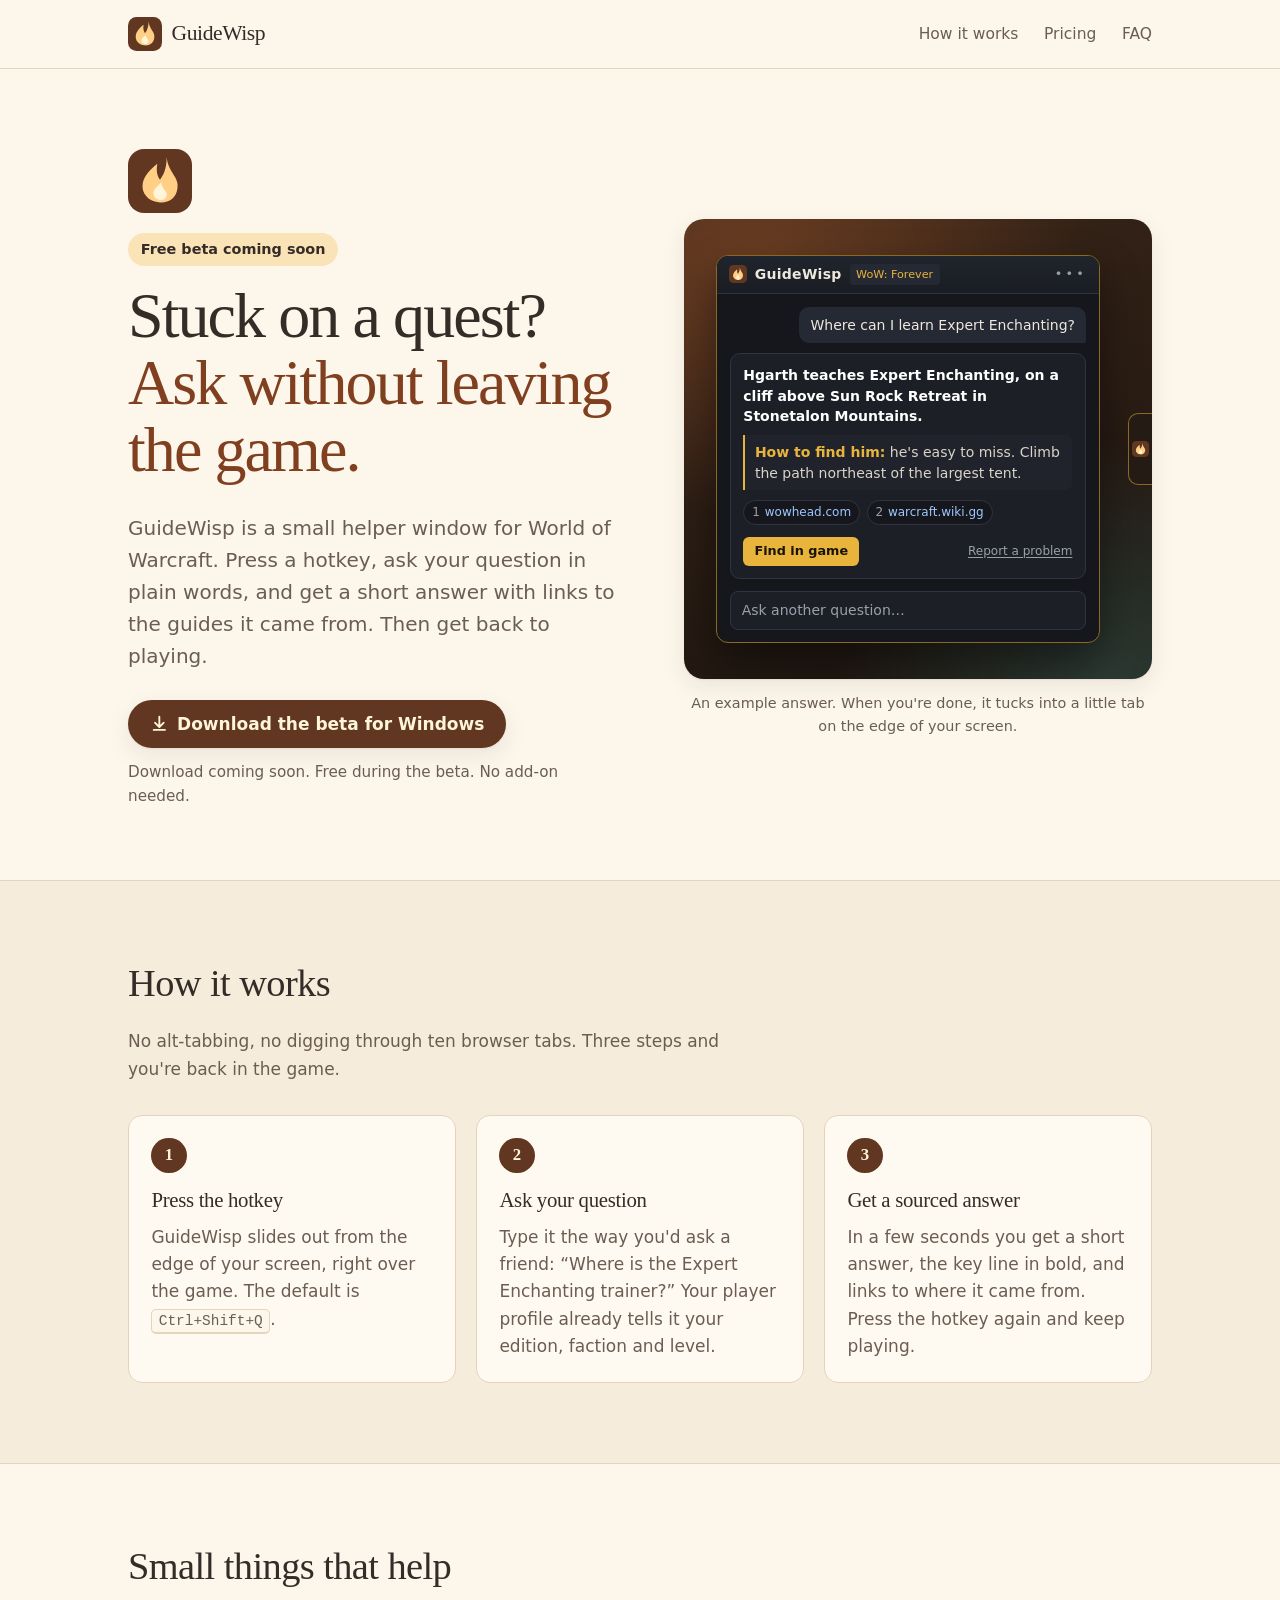
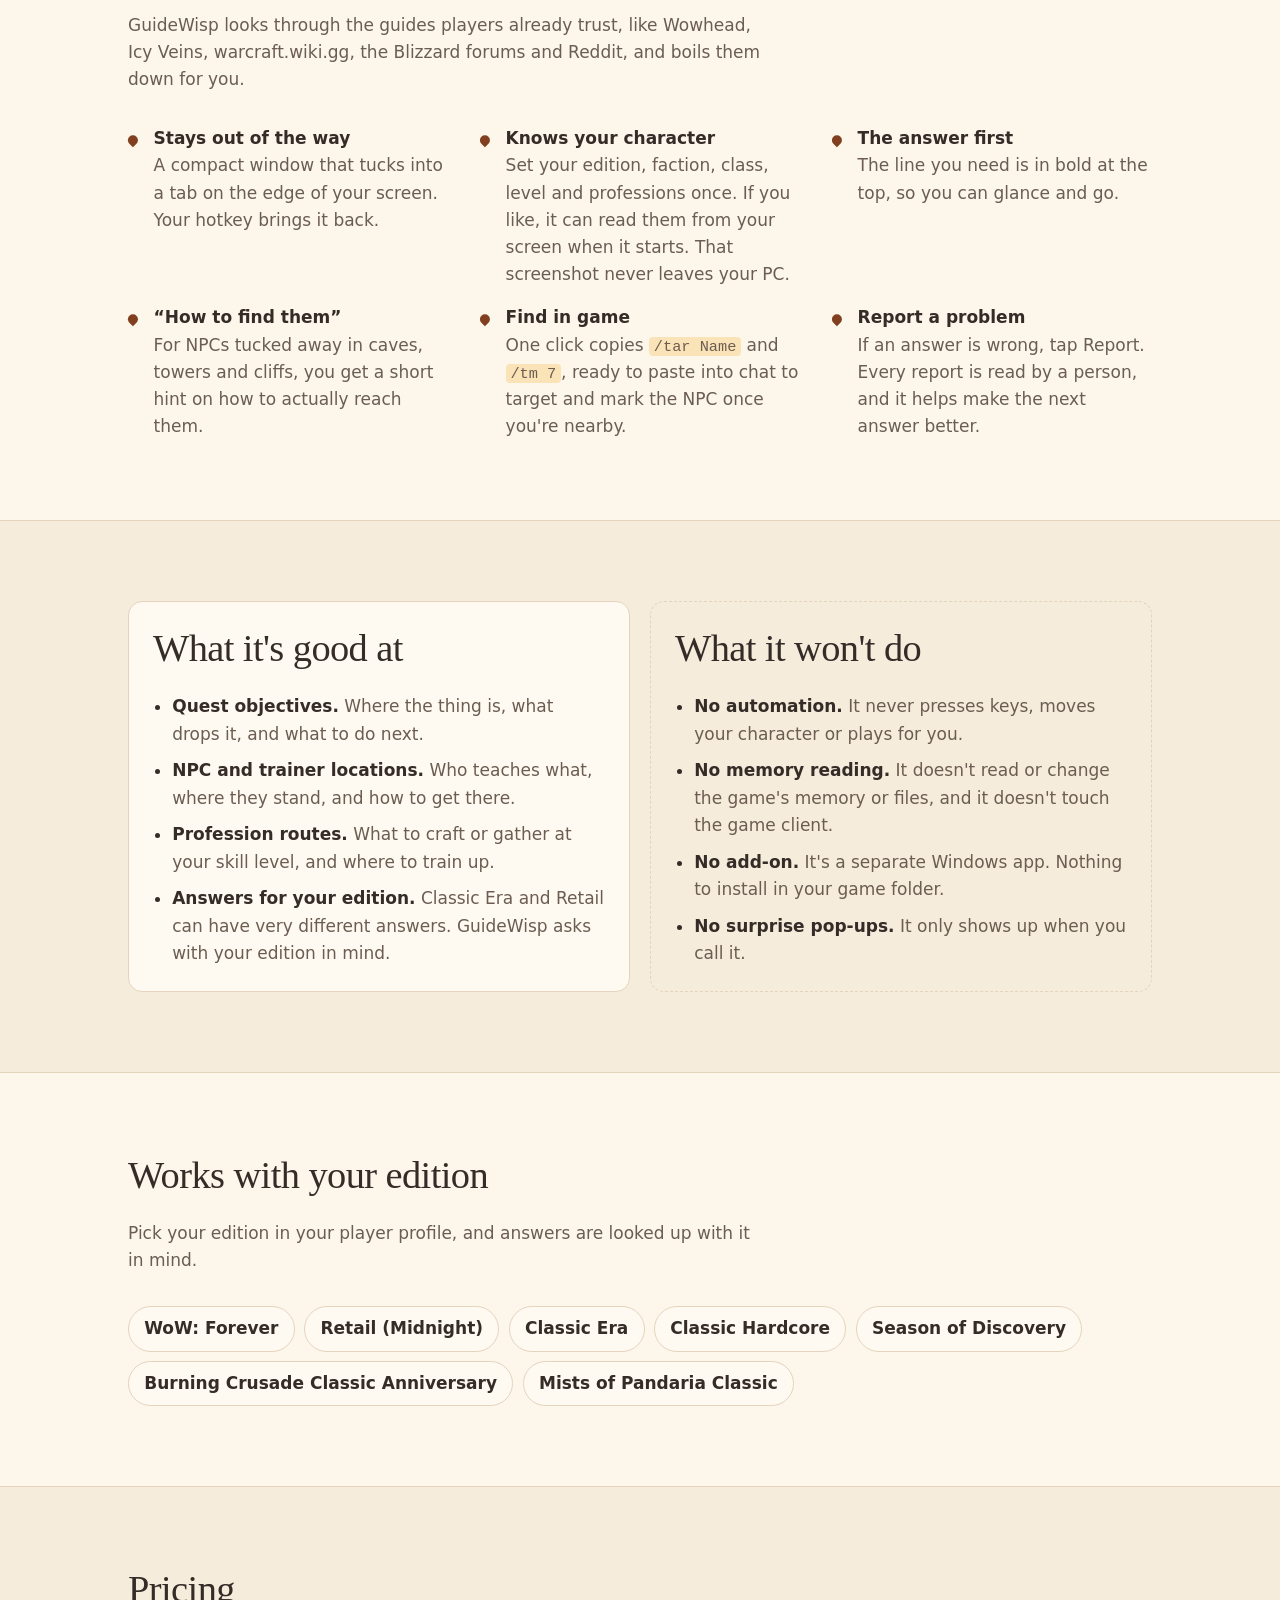
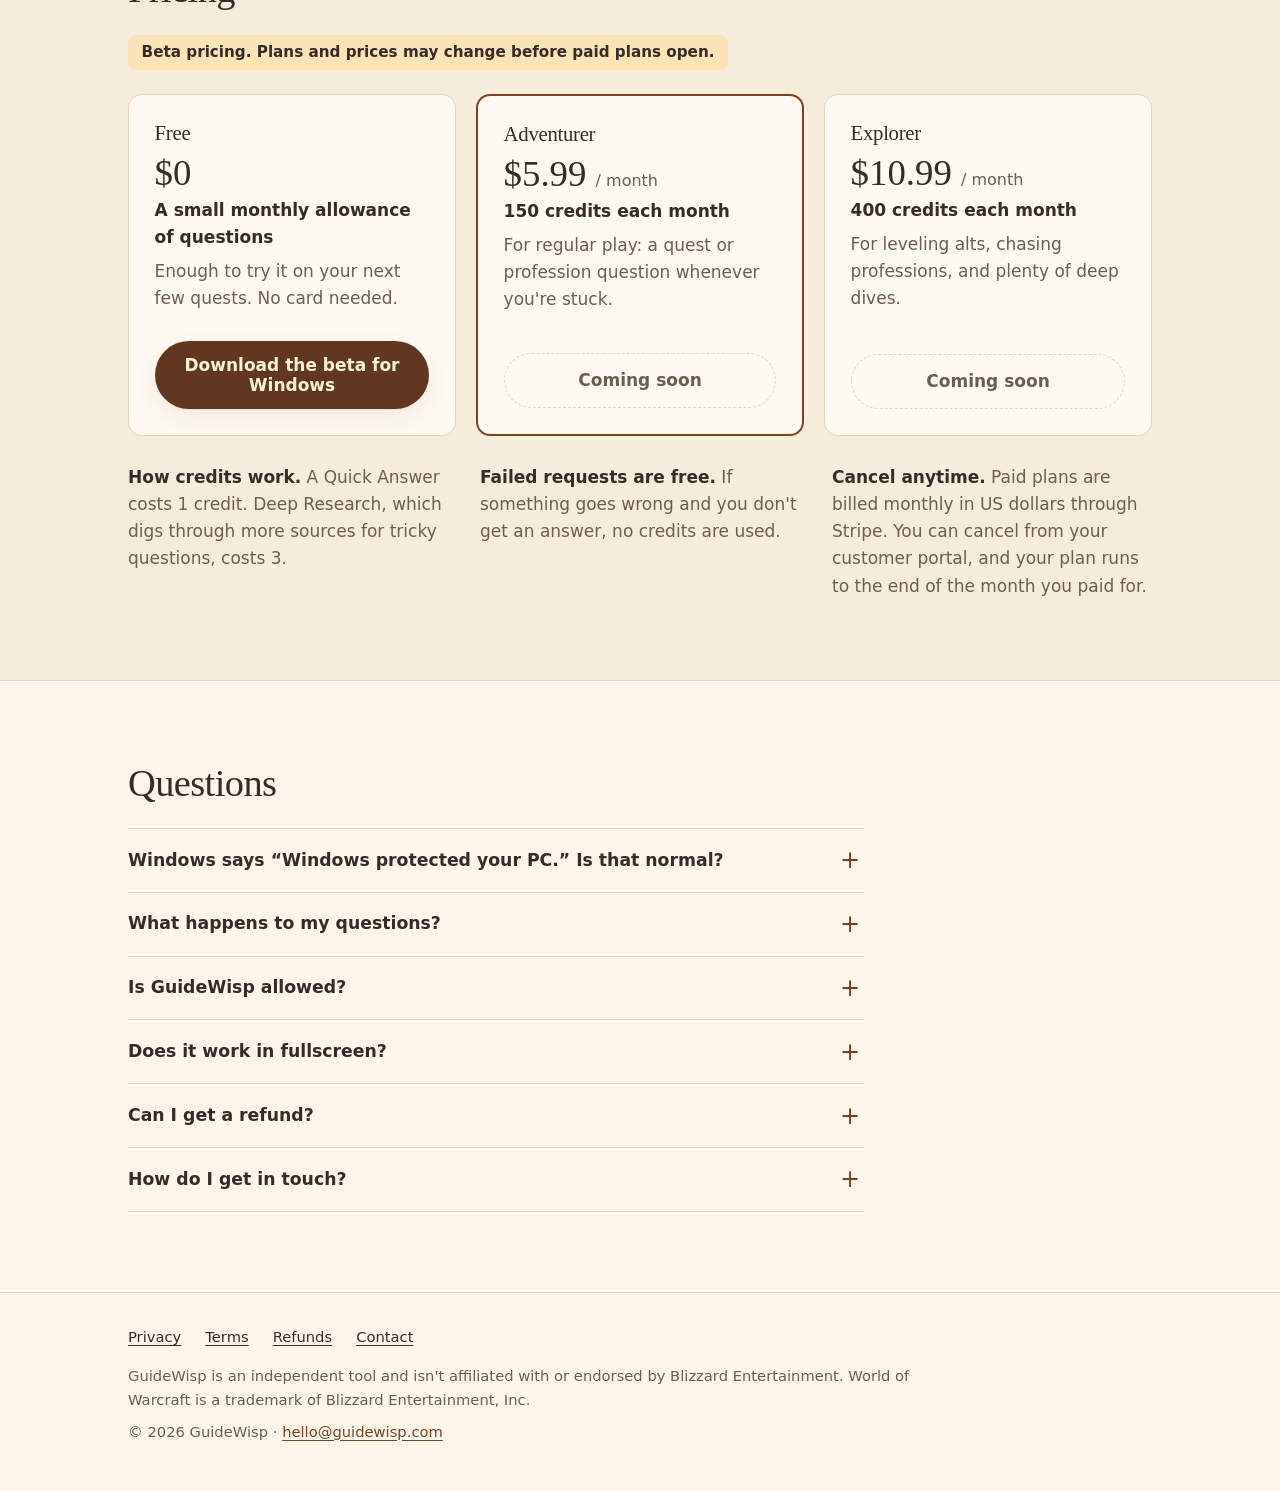
==== commit 4ef294dd: "Set beta prices to $5.99 and $10.99 a month Co-Authored-By: Claude Fable 5.2 <noreply@anthropic.com>" ====
--- a/index.html
+++ b/index.html
@@ -180,14 +180,14 @@
           </article>
           <article class="plan featured">
             <h3>Adventurer</h3>
-            <p class="price">$4.99 <small>/ month</small></p>
+            <p class="price">$5.99 <small>/ month</small></p>
             <p class="allowance">150 credits each month</p>
             <p>For regular play: a quest or profession question whenever you're stuck.</p>
             <div class="plan-cta"><span class="soon">Coming soon</span></div>
           </article>
           <article class="plan">
             <h3>Explorer</h3>
-            <p class="price">$9.99 <small>/ month</small></p>
+            <p class="price">$10.99 <small>/ month</small></p>
             <p class="allowance">400 credits each month</p>
             <p>For leveling alts, chasing professions, and plenty of deep dives.</p>
             <div class="plan-cta"><span class="soon">Coming soon</span></div>
